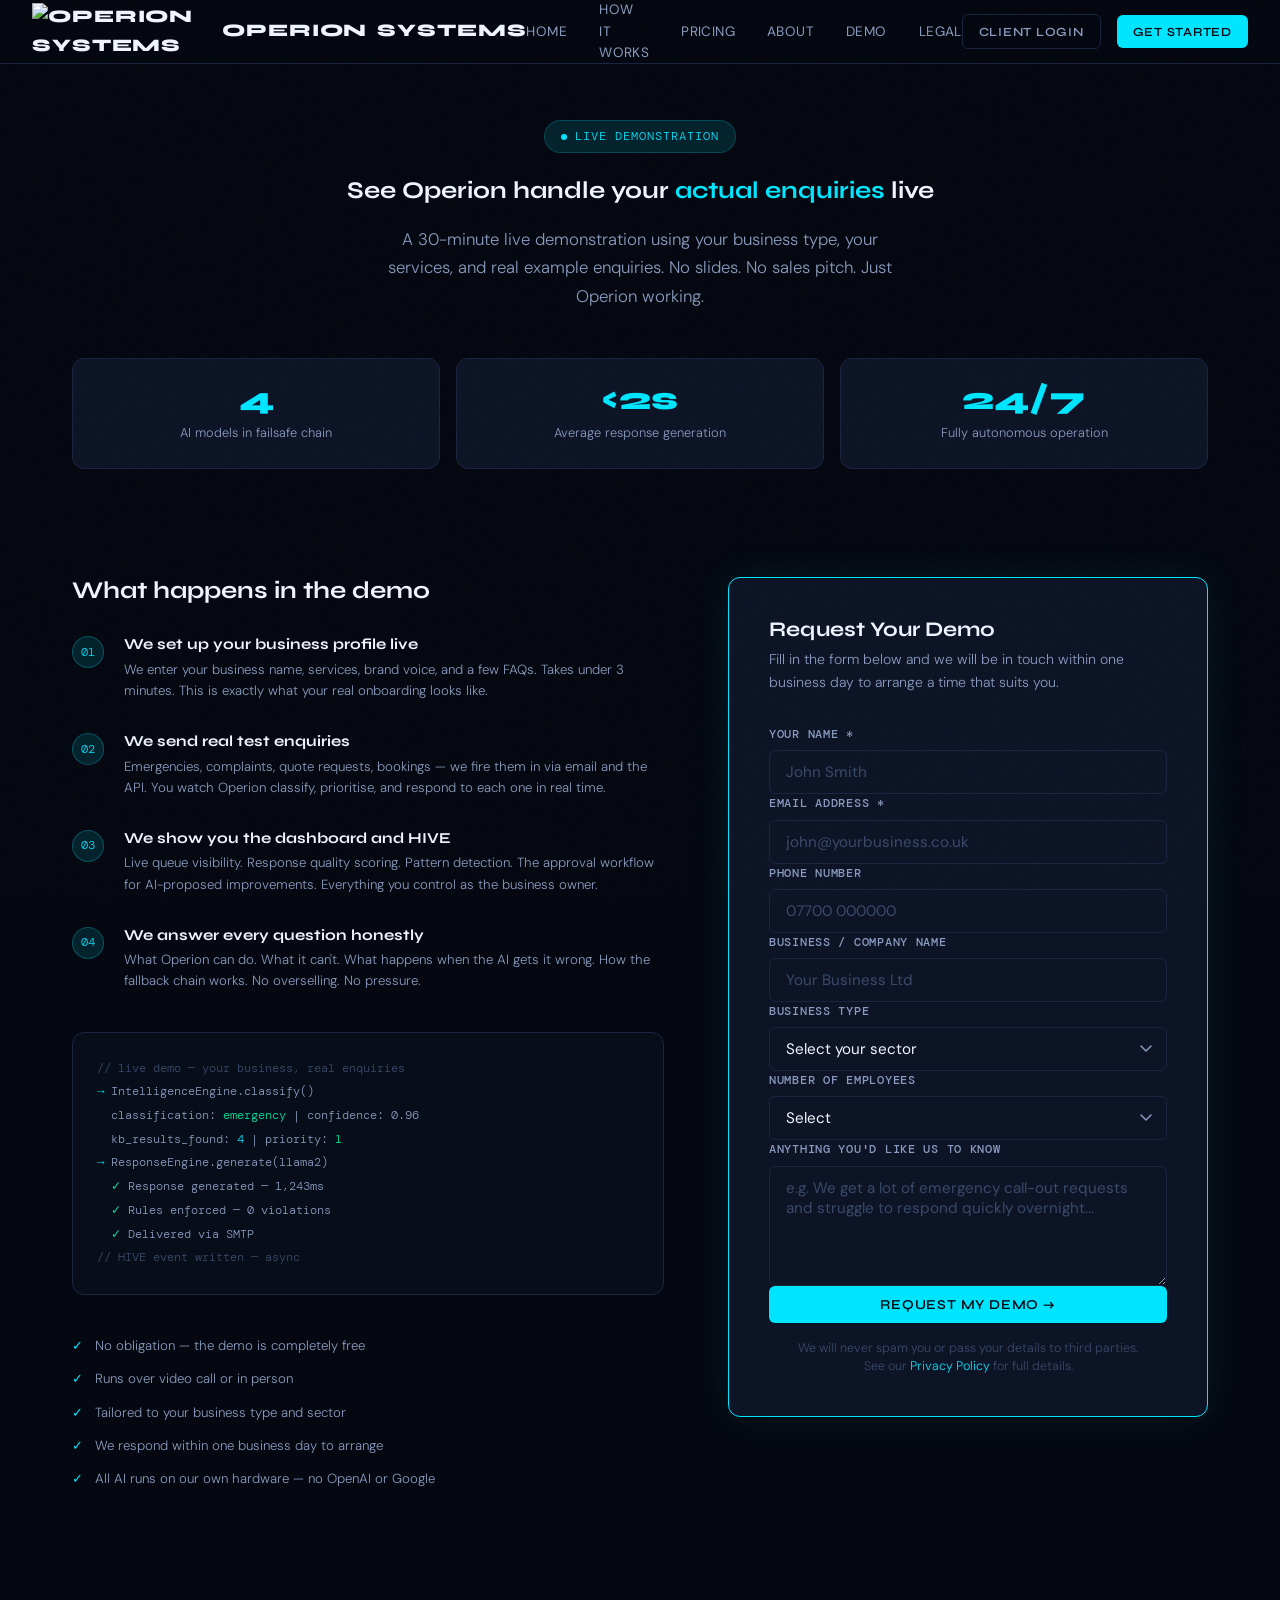
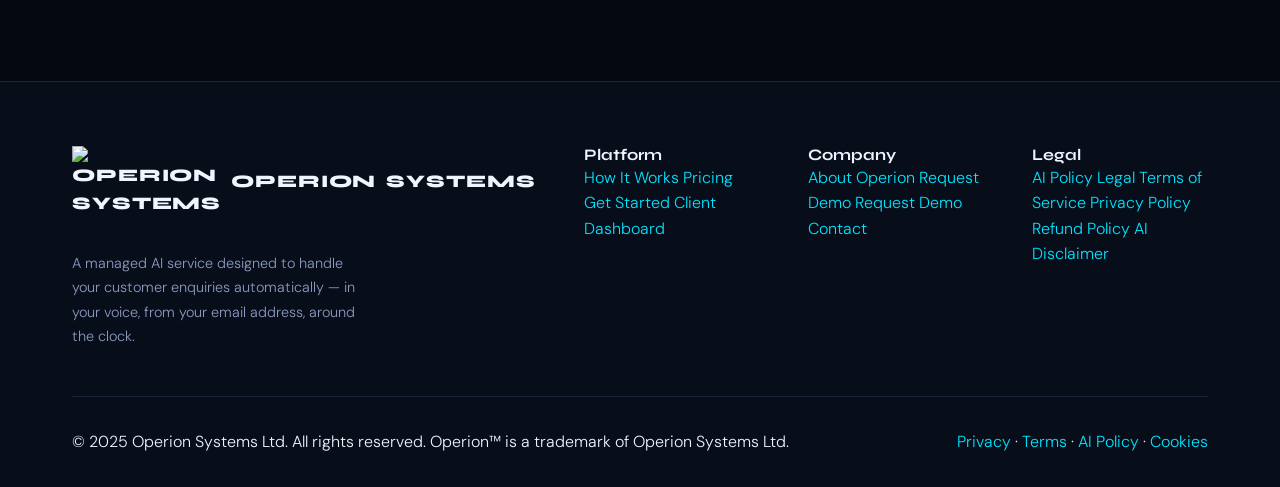
==== demo.html @ c1339daf "Add files via upload" ====
<!DOCTYPE html>
<html lang="en">
<head>
  <meta charset="UTF-8">
  <meta name="viewport" content="width=device-width, initial-scale=1.0">
  <title>Request a Demo — Operion Systems</title>
  <meta name="description" content="See Operion handle real customer enquiries live. Request a 30-minute demonstration tailored to your business.">
  <link rel="preconnect" href="https://fonts.googleapis.com">
  <link rel="preconnect" href="https://fonts.gstatic.com" crossorigin>
  <link href="https://fonts.googleapis.com/css2?family=Inter:wght@300;400;500;600;700;800&family=IBM+Plex+Mono:wght@300;400;500&display=swap" rel="stylesheet">
  <link rel="stylesheet" href="style.css">
  <style>
    .demo-hero { padding: 120px 0 60px; text-align: center; }
    .demo-layout {
      display: grid;
      grid-template-columns: 1fr 480px;
      gap: 4rem;
      align-items: start;
      padding-bottom: 6rem;
    }
    .demo-form-wrap {
      background: var(--surface);
      border: 1px solid var(--cyan);
      border-radius: var(--radius-lg);
      padding: 2.5rem;
      box-shadow: 0 0 40px rgba(0,229,255,0.08);
    }
    .demo-form-wrap h2 { font-size: 1.3rem; margin-bottom: 0.4rem; }
    .demo-form-wrap .sub {
      font-size: 0.88rem;
      color: var(--white-dim);
      margin-bottom: 2rem;
      line-height: 1.6;
    }
    .demo-expect { display: flex; flex-direction: column; gap: 2rem; }
    .demo-expect-item { display: flex; gap: 1.25rem; align-items: flex-start; }
    .demo-expect-num {
      width: 32px; height: 32px;
      border-radius: 50%;
      background: var(--cyan-glow);
      border: 1px solid rgba(0,229,255,0.25);
      display: flex; align-items: center; justify-content: center;
      font-family: var(--font-mono); font-size: 0.75rem;
      color: var(--cyan); flex-shrink: 0;
    }
    .demo-expect-item h4 { font-size: 0.95rem; margin-bottom: 0.3rem; }
    .demo-expect-item p { font-size: 0.83rem; color: var(--white-dim); line-height: 1.6; }
    .demo-trust { margin-top: 2.5rem; display: flex; flex-direction: column; gap: 0.75rem; }
    .demo-trust-item { display: flex; align-items: center; gap: 0.75rem; font-size: 0.83rem; color: var(--white-dim); }
    .demo-trust-item .tick { color: var(--cyan); }
    .demo-stats {
      display: grid;
      grid-template-columns: repeat(3, 1fr);
      gap: 1rem;
      margin: 3rem 0;
    }
    .demo-stat {
      background: var(--surface);
      border: 1px solid var(--border);
      border-radius: var(--radius-lg);
      padding: 1.5rem;
      text-align: center;
    }
    .demo-stat-value {
      font-family: var(--font-display);
      font-weight: 800;
      font-size: 2rem;
      color: var(--cyan);
      line-height: 1;
      margin-bottom: 0.5rem;
    }
    .demo-stat-label { font-size: 0.8rem; color: var(--white-dim); }
    .demo-terminal {
      background: var(--deep);
      border: 1px solid var(--border);
      border-radius: var(--radius-lg);
      padding: 1.5rem;
      font-family: var(--font-mono);
      font-size: 0.78rem;
      color: var(--white-dim);
      line-height: 1.9;
      margin-top: 2.5rem;
    }
    .demo-terminal .t-cyan { color: var(--cyan); }
    .demo-terminal .t-green { color: var(--green); }
    .demo-terminal .t-dim { color: var(--white-faint); }
    @media (max-width: 900px) {
      .demo-layout { grid-template-columns: 1fr; }
      .demo-stats { grid-template-columns: 1fr; }
    }
  </style>
  <link rel="icon" type="image/svg+xml" href="favicon.svg">
</head>
<body>

<nav class="nav">
  <a href="index.html" class="nav-logo">
    <img src="logo.svg" alt="Operion Systems">
    OPERION <span class="nav-logo-sys">SYSTEMS</span>
  </a>
  <div class="nav-links">
    <a href="index.html">Home</a>
    <a href="how-it-works.html">How It Works</a>
    <a href="pricing.html">Pricing</a>
    <a href="about.html">About</a>
    <a href="demo.html">Demo</a>
    <a href="legal.html">Legal</a>
  </div>
  <div class="nav-cta">
    <a href="dashboard.html" class="btn btn-ghost btn-sm">Client Login</a>
    <a href="get-started.html" class="btn btn-primary btn-sm">Get Started</a>
  </div>
  <button class="nav-burger" aria-label="Menu">☰</button>
</nav>

<!-- ── HERO ─────────────────────────────────────────────────────── -->
<section class="demo-hero">
  <div class="container">
    <div class="eyebrow" style="display:inline-flex;align-items:center;gap:8px;background:var(--cyan-glow);border:1px solid rgba(0,229,255,0.2);border-radius:100px;padding:6px 16px;font-family:var(--font-mono);font-size:0.75rem;color:var(--cyan);letter-spacing:0.08em;margin-bottom:1.5rem;">
      <span style="width:6px;height:6px;background:var(--cyan);border-radius:50%;animation:pulse-glow 2s ease infinite;display:inline-block;"></span>
      LIVE DEMONSTRATION
    </div>
    <h1 style="max-width:700px;margin:0 auto 1.25rem;">See Operion handle your <em style="font-style:normal;color:var(--cyan);">actual enquiries</em> live</h1>
    <p style="font-size:1.05rem;color:var(--white-dim);max-width:540px;margin:0 auto;line-height:1.7;">
      A 30-minute live demonstration using your business type, your services, and real example enquiries. No slides. No sales pitch. Just Operion working.
    </p>
    <div class="demo-stats">
      <div class="demo-stat">
        <div class="demo-stat-value">4</div>
        <div class="demo-stat-label">AI models in failsafe chain</div>
      </div>
      <div class="demo-stat">
        <div class="demo-stat-value">&lt;2s</div>
        <div class="demo-stat-label">Average response generation</div>
      </div>
      <div class="demo-stat">
        <div class="demo-stat-value">24/7</div>
        <div class="demo-stat-label">Fully autonomous operation</div>
      </div>
    </div>
  </div>
</section>

<!-- ── MAIN LAYOUT ───────────────────────────────────────────────── -->
<section style="padding-bottom:6rem;">
  <div class="container">
    <div class="demo-layout">

      <!-- LEFT: What to expect -->
      <div>
        <h2 style="font-size:1.5rem;margin-bottom:2rem;">What happens in the demo</h2>
        <div class="demo-expect">
          <div class="demo-expect-item">
            <div class="demo-expect-num">01</div>
            <div>
              <h4>We set up your business profile live</h4>
              <p>We enter your business name, services, brand voice, and a few FAQs. Takes under 3 minutes. This is exactly what your real onboarding looks like.</p>
            </div>
          </div>
          <div class="demo-expect-item">
            <div class="demo-expect-num">02</div>
            <div>
              <h4>We send real test enquiries</h4>
              <p>Emergencies, complaints, quote requests, bookings — we fire them in via email and the API. You watch Operion classify, prioritise, and respond to each one in real time.</p>
            </div>
          </div>
          <div class="demo-expect-item">
            <div class="demo-expect-num">03</div>
            <div>
              <h4>We show you the dashboard and HIVE</h4>
              <p>Live queue visibility. Response quality scoring. Pattern detection. The approval workflow for AI-proposed improvements. Everything you control as the business owner.</p>
            </div>
          </div>
          <div class="demo-expect-item">
            <div class="demo-expect-num">04</div>
            <div>
              <h4>We answer every question honestly</h4>
              <p>What Operion can do. What it can't. What happens when the AI gets it wrong. How the fallback chain works. No overselling. No pressure.</p>
            </div>
          </div>
        </div>

        <div class="demo-terminal">
          <div class="t-dim">// live demo — your business, real enquiries</div>
          <div><span class="t-cyan">→</span> IntelligenceEngine.classify()</div>
          <div>&nbsp;&nbsp;classification: <span class="t-green">emergency</span> | confidence: 0.96</div>
          <div>&nbsp;&nbsp;kb_results_found: <span class="t-cyan">4</span> | priority: <span class="t-green">1</span></div>
          <div><span class="t-cyan">→</span> ResponseEngine.generate(llama2)</div>
          <div>&nbsp;&nbsp;<span class="t-green">✓</span> Response generated — 1,243ms</div>
          <div>&nbsp;&nbsp;<span class="t-green">✓</span> Rules enforced — 0 violations</div>
          <div>&nbsp;&nbsp;<span class="t-green">✓</span> Delivered via SMTP</div>
          <div class="t-dim">// HIVE event written — async</div>
        </div>

        <div class="demo-trust">
          <div class="demo-trust-item"><span class="tick">✓</span> No obligation — the demo is completely free</div>
          <div class="demo-trust-item"><span class="tick">✓</span> Runs over video call or in person</div>
          <div class="demo-trust-item"><span class="tick">✓</span> Tailored to your business type and sector</div>
          <div class="demo-trust-item"><span class="tick">✓</span> We respond within one business day to arrange</div>
          <div class="demo-trust-item"><span class="tick">✓</span> All AI runs on our own hardware — no OpenAI or Google</div>
        </div>
      </div>

      <!-- RIGHT: Form -->
      <div class="demo-form-wrap">
        <h2>Request Your Demo</h2>
        <p class="sub">Fill in the form below and we will be in touch within one business day to arrange a time that suits you.</p>

        <div id="demo-response"></div>

        <form id="demo-form" novalidate>
          <div class="form-group">
            <label class="form-label" for="demo-name">Your Name *</label>
            <input type="text" id="demo-name" name="name" class="form-input" placeholder="John Smith" required>
          </div>
          <div class="form-group">
            <label class="form-label" for="demo-email">Email Address *</label>
            <input type="email" id="demo-email" name="email" class="form-input" placeholder="john@yourbusiness.co.uk" required>
          </div>
          <div class="form-group">
            <label class="form-label" for="demo-phone">Phone Number</label>
            <input type="tel" id="demo-phone" name="phone" class="form-input" placeholder="07700 000000">
          </div>
          <div class="form-group">
            <label class="form-label" for="demo-company">Business / Company Name</label>
            <input type="text" id="demo-company" name="company" class="form-input" placeholder="Your Business Ltd">
          </div>
          <div class="form-group">
            <label class="form-label" for="demo-type">Business Type</label>
            <select id="demo-type" name="business_type" class="form-input form-select">
              <option value="">Select your sector</option>
              <option>Trades (plumber, electrician, builder)</option>
              <option>Retail / E-commerce</option>
              <option>Professional Services</option>
              <option>Hospitality / Food &amp; Beverage</option>
              <option>Healthcare / Wellness</option>
              <option>Legal Services</option>
              <option>Financial Services</option>
              <option>Property / Estate Agency</option>
              <option>Education / Training</option>
              <option>Technology / IT</option>
              <option>Creative / Media / Design</option>
              <option>Automotive</option>
              <option>Logistics / Transport</option>
              <option>Charity / Non-profit</option>
              <option>Other</option>
            </select>
          </div>
          <div class="form-group">
            <label class="form-label" for="demo-employees">Number of Employees</label>
            <select id="demo-employees" name="employees" class="form-input form-select">
              <option value="">Select</option>
              <option>Just me</option>
              <option>2–5</option>
              <option>6–20</option>
              <option>21–50</option>
              <option>50+</option>
            </select>
          </div>
          <div class="form-group">
            <label class="form-label" for="demo-message">Anything you'd like us to know</label>
            <textarea id="demo-message" name="message" class="form-textarea" rows="3" placeholder="e.g. We get a lot of emergency call-out requests and struggle to respond quickly overnight..."></textarea>
          </div>

          <button type="submit" id="demo-submit" class="btn btn-primary" style="width:100%;justify-content:center;">
            Request My Demo →
          </button>
          <p style="font-size:0.78rem;color:var(--white-faint);text-align:center;margin-top:1rem;line-height:1.5;">
            We will never spam you or pass your details to third parties.<br>
            See our <a href="legal.html" style="color:var(--cyan)">Privacy Policy</a> for full details.
          </p>
        </form>
      </div>

    </div>
  </div>
</section>

<!-- ── FOOTER ────────────────────────────────────────────────────── -->
<footer class="footer">
  <div class="container">
    <div class="footer-grid">
      <div class="footer-brand">
        <a href="index.html" class="nav-logo" style="margin-bottom:1rem;display:inline-flex;">
          <img src="logo.svg" alt="Operion Systems">
          OPERION <span class="nav-logo-sys">SYSTEMS</span>
        </a>
        <p class="footer-desc">A managed AI service designed to handle your customer enquiries automatically — in your voice, from your email address, around the clock.</p>
      </div>
      <div class="footer-links">
        <h4 class="footer-heading">Platform</h4>
        <a href="how-it-works.html">How It Works</a>
        <a href="pricing.html">Pricing</a>
        <a href="get-started.html">Get Started</a>
        <a href="dashboard.html">Client Dashboard</a>
      </div>
      <div class="footer-links">
        <h4 class="footer-heading">Company</h4>
        <a href="about.html">About Operion</a>
        <a href="demo.html">Request Demo</a>
        <a href="demo.html">Request Demo</a>
        <a href="mailto:operionautomation@gmail.com">Contact</a>
      </div>
      <div class="footer-links">
        <h4 class="footer-heading">Legal</h4>
        <a href="legal.html#ai-policy">AI Policy</a>
        <a href="legal.html">Legal</a>
        <a href="legal.html#terms">Terms of Service</a>
        <a href="legal.html#privacy">Privacy Policy</a>
        <a href="legal.html#refund">Refund Policy</a>
        <a href="legal.html#ai-disclaimer">AI Disclaimer</a>
      </div>
    </div>
    <div class="footer-bottom">
      <span>© 2025 Operion Systems Ltd. All rights reserved. Operion™ is a trademark of Operion Systems Ltd.</span>
      <span><a href="legal.html#privacy">Privacy</a> · <a href="legal.html#terms">Terms</a> · <a href="legal.html#ai-policy">AI Policy</a> · <a href="legal.html">Cookies</a></span>
    </div>
  </div>
</footer>

<script src="app.js"></script>
</body>
</html>
---- style.css ----
/* ================================================================
   OPERION SYSTEMS LTD — Global Stylesheet
   Aesthetic: Dark technical precision. Space black with electric
   cyan accents. Typography: Syne Display + DM Mono.
   Industrial intelligence. Not corporate. Not startup.
   ================================================================ */

@import url('https://fonts.googleapis.com/css2?family=Syne:wght@400;500;600;700;800&family=DM+Mono:ital,wght@0,300;0,400;0,500;1,300&family=DM+Sans:ital,opsz,wght@0,9..40,300;0,9..40,400;0,9..40,500;1,9..40,300&display=swap');

/* ── VARIABLES ──────────────────────────────────────────────── */
:root {
  --black:       #050810;
  --deep:        #080d1a;
  --surface:     #0d1426;
  --surface-2:   #111c33;
  --border:      #1a2540;
  --border-light:#253356;
  --cyan:        #00e5ff;
  --cyan-dim:    #00b8cc;
  --cyan-glow:   rgba(0,229,255,0.12);
  --cyan-glow-2: rgba(0,229,255,0.06);
  --white:       #f0f4ff;
  --white-dim:   #8a9bbf;
  --white-faint: #3a4a6a;
  --red:         #ff3b6b;
  --green:       #00e5a0;
  --amber:       #ffb800;
  --font-display:'Syne', sans-serif;
  --font-mono:   'DM Mono', monospace;
  --font-body:   'DM Sans', sans-serif;
  --radius:      6px;
  --radius-lg:   12px;
  --transition:  200ms cubic-bezier(0.4,0,0.2,1);
  --glow:        0 0 40px rgba(0,229,255,0.15);
  --shadow:      0 4px 24px rgba(0,0,0,0.4);
}

/* ── RESET ──────────────────────────────────────────────────── */
*, *::before, *::after { box-sizing: border-box; margin: 0; padding: 0; }
html { scroll-behavior: smooth; font-size: 16px; }
body {
  background: var(--black);
  color: var(--white);
  font-family: var(--font-body);
  font-weight: 300;
  line-height: 1.6;
  min-height: 100vh;
  overflow-x: hidden;
  -webkit-font-smoothing: antialiased;
}
img { max-width: 100%; display: block; }
a { color: var(--cyan); text-decoration: none; transition: color var(--transition); }
a:hover { color: var(--white); }
button { cursor: pointer; font-family: var(--font-body); }
ul { list-style: none; }

/* ── NOISE TEXTURE OVERLAY ──────────────────────────────────── */
body::before {
  content: '';
  position: fixed;
  inset: 0;
  background-image: url("data:image/svg+xml,%3Csvg viewBox='0 0 256 256' xmlns='http://www.w3.org/2000/svg'%3E%3Cfilter id='noise'%3E%3CfeTurbulence type='fractalNoise' baseFrequency='0.9' numOctaves='4' stitchTiles='stitch'/%3E%3C/filter%3E%3Crect width='100%25' height='100%25' filter='url(%23noise)' opacity='0.03'/%3E%3C/svg%3E");
  pointer-events: none;
  z-index: 9999;
  opacity: 0.4;
}

/* ── NAVIGATION ─────────────────────────────────────────────── */
.nav {
  position: fixed;
  top: 0;
  left: 0;
  right: 0;
  z-index: 1000;
  padding: 0 2rem;
  height: 64px;
  display: flex;
  align-items: center;
  justify-content: space-between;
  background: rgba(5,8,16,0.85);
  backdrop-filter: blur(20px);
  border-bottom: 1px solid var(--border);
}
.nav-logo {
  display: flex;
  align-items: center;
  gap: 10px;
  font-family: var(--font-display);
  font-weight: 800;
  font-size: 1.1rem;
  letter-spacing: 0.05em;
  color: var(--white);
  text-transform: uppercase;
}
.nav-logo-mark {
  width: 28px;
  height: 28px;
  background: var(--cyan);
  clip-path: polygon(50% 0%, 100% 25%, 100% 75%, 50% 100%, 0% 75%, 0% 25%);
  display: flex;
  align-items: center;
  justify-content: center;
  flex-shrink: 0;
}
.nav-links {
  display: flex;
  align-items: center;
  gap: 2rem;
}
.nav-links a {
  font-size: 0.85rem;
  font-weight: 400;
  color: var(--white-dim);
  letter-spacing: 0.03em;
  text-transform: uppercase;
  transition: color var(--transition);
}
.nav-links a:hover { color: var(--white); }
.nav-links a.active { color: var(--cyan); }
.nav-cta {
  display: flex;
  align-items: center;
  gap: 1rem;
}
.nav-burger { display: none; background: none; border: none; color: var(--white); font-size: 1.4rem; }

/* ── BUTTONS ────────────────────────────────────────────────── */
.btn {
  display: inline-flex;
  align-items: center;
  gap: 8px;
  padding: 10px 24px;
  font-family: var(--font-display);
  font-weight: 600;
  font-size: 0.85rem;
  letter-spacing: 0.06em;
  text-transform: uppercase;
  border-radius: var(--radius);
  border: none;
  transition: all var(--transition);
  white-space: nowrap;
}
.btn-primary {
  background: var(--cyan);
  color: var(--black);
}
.btn-primary:hover {
  background: var(--white);
  color: var(--black);
  transform: translateY(-1px);
  box-shadow: 0 8px 24px rgba(0,229,255,0.3);
}
.btn-outline {
  background: transparent;
  color: var(--cyan);
  border: 1px solid var(--cyan);
}
.btn-outline:hover {
  background: var(--cyan-glow);
  transform: translateY(-1px);
}
.btn-ghost {
  background: transparent;
  color: var(--white-dim);
  border: 1px solid var(--border);
}
.btn-ghost:hover {
  color: var(--white);
  border-color: var(--border-light);
  background: var(--surface);
}
.btn-lg { padding: 14px 32px; font-size: 0.9rem; }
.btn-sm { padding: 7px 16px; font-size: 0.78rem; }

/* ── LAYOUT ─────────────────────────────────────────────────── */
.container { max-width: 1200px; margin: 0 auto; padding: 0 2rem; }
.container-narrow { max-width: 800px; margin: 0 auto; padding: 0 2rem; }
.section { padding: 100px 0; }
.section-sm { padding: 64px 0; }

/* ── SECTION LABELS ─────────────────────────────────────────── */
.section-label {
  display: inline-flex;
  align-items: center;
  gap: 8px;
  font-family: var(--font-mono);
  font-size: 0.72rem;
  font-weight: 500;
  color: var(--cyan);
  letter-spacing: 0.12em;
  text-transform: uppercase;
  margin-bottom: 1.5rem;
}
.section-label::before {
  content: '';
  display: block;
  width: 20px;
  height: 1px;
  background: var(--cyan);
}

/* ── HEADINGS ───────────────────────────────────────────────── */
h1, h2, h3, h4 {
  font-family: var(--font-display);
  font-weight: 700;
  line-height: 1.15;
  color: var(--white);
}
.display-1 { font-size: clamp(2.8rem, 6vw, 5rem); font-weight: 800; letter-spacing: -0.02em; }
.display-2 { font-size: clamp(2rem, 4vw, 3.2rem); font-weight: 700; letter-spacing: -0.02em; }
.display-3 { font-size: clamp(1.4rem, 3vw, 2rem); font-weight: 600; }
.text-cyan { color: var(--cyan); }
.text-dim { color: var(--white-dim); }
.text-mono { font-family: var(--font-mono); }

/* ── CARDS ──────────────────────────────────────────────────── */
.card {
  background: var(--surface);
  border: 1px solid var(--border);
  border-radius: var(--radius-lg);
  padding: 2rem;
  transition: border-color var(--transition), box-shadow var(--transition);
}
.card:hover {
  border-color: var(--border-light);
  box-shadow: var(--shadow);
}
.card-glow:hover {
  border-color: var(--cyan-dim);
  box-shadow: var(--glow);
}

/* ── GRID ───────────────────────────────────────────────────── */
.grid-2 { display: grid; grid-template-columns: repeat(2, 1fr); gap: 1.5rem; }
.grid-3 { display: grid; grid-template-columns: repeat(3, 1fr); gap: 1.5rem; }
.grid-4 { display: grid; grid-template-columns: repeat(4, 1fr); gap: 1.5rem; }

/* ── DIVIDER ────────────────────────────────────────────────── */
.divider {
  height: 1px;
  background: linear-gradient(90deg, transparent, var(--border), transparent);
  margin: 0;
}

/* ── BADGE ──────────────────────────────────────────────────── */
.badge {
  display: inline-flex;
  align-items: center;
  gap: 6px;
  padding: 4px 12px;
  border-radius: 100px;
  font-family: var(--font-mono);
  font-size: 0.7rem;
  font-weight: 500;
  letter-spacing: 0.06em;
  text-transform: uppercase;
}
.badge-cyan { background: var(--cyan-glow); color: var(--cyan); border: 1px solid rgba(0,229,255,0.2); }
.badge-green { background: rgba(0,229,160,0.1); color: var(--green); border: 1px solid rgba(0,229,160,0.2); }
.badge-red { background: rgba(255,59,107,0.1); color: var(--red); border: 1px solid rgba(255,59,107,0.2); }
.badge-amber { background: rgba(255,184,0,0.1); color: var(--amber); border: 1px solid rgba(255,184,0,0.2); }

/* ── FORMS ──────────────────────────────────────────────────── */
.form-group { display: flex; flex-direction: column; gap: 6px; }
.form-label {
  font-family: var(--font-mono);
  font-size: 0.75rem;
  font-weight: 500;
  color: var(--white-dim);
  letter-spacing: 0.06em;
  text-transform: uppercase;
}
.form-input, .form-select, .form-textarea {
  background: var(--surface);
  border: 1px solid var(--border);
  border-radius: var(--radius);
  color: var(--white);
  font-family: var(--font-body);
  font-size: 0.95rem;
  padding: 11px 16px;
  transition: border-color var(--transition), box-shadow var(--transition);
  width: 100%;
}
.form-input:focus, .form-select:focus, .form-textarea:focus {
  outline: none;
  border-color: var(--cyan);
  box-shadow: 0 0 0 3px var(--cyan-glow);
}
.form-input::placeholder, .form-textarea::placeholder { color: var(--white-faint); }
.form-select { cursor: pointer; appearance: none; background-image: url("data:image/svg+xml,%3Csvg xmlns='http://www.w3.org/2000/svg' width='12' height='8' fill='none'%3E%3Cpath d='M1 1l5 5 5-5' stroke='%238a9bbf' stroke-width='1.5' stroke-linecap='round'/%3E%3C/svg%3E"); background-repeat: no-repeat; background-position: right 14px center; }
.form-textarea { resize: vertical; min-height: 120px; }
.form-hint { font-size: 0.8rem; color: var(--white-faint); }
.form-error { font-size: 0.8rem; color: var(--red); }

/* ── TERMINAL / CODE BLOCKS ─────────────────────────────────── */
.terminal {
  background: #010408;
  border: 1px solid var(--border);
  border-radius: var(--radius-lg);
  padding: 1.5rem;
  font-family: var(--font-mono);
  font-size: 0.82rem;
  line-height: 1.7;
  overflow-x: auto;
}
.terminal-bar {
  display: flex;
  align-items: center;
  gap: 8px;
  margin-bottom: 1rem;
  padding-bottom: 1rem;
  border-bottom: 1px solid var(--border);
}
.terminal-dot { width: 10px; height: 10px; border-radius: 50%; }
.terminal-dot-red { background: #ff5f57; }
.terminal-dot-amber { background: #ffbd2e; }
.terminal-dot-green { background: #28c840; }
.terminal-title { font-size: 0.72rem; color: var(--white-faint); margin-left: auto; letter-spacing: 0.08em; }
.t-prompt { color: var(--cyan); }
.t-cmd { color: var(--white); }
.t-output { color: var(--white-dim); }
.t-success { color: var(--green); }
.t-error { color: var(--red); }
.t-comment { color: var(--white-faint); }

/* ── STAT BLOCKS ────────────────────────────────────────────── */
.stat-value {
  font-family: var(--font-display);
  font-weight: 800;
  font-size: 2.5rem;
  color: var(--cyan);
  line-height: 1;
}
.stat-label {
  font-family: var(--font-mono);
  font-size: 0.72rem;
  color: var(--white-dim);
  text-transform: uppercase;
  letter-spacing: 0.08em;
  margin-top: 4px;
}

/* ── FOOTER ─────────────────────────────────────────────────── */
.footer {
  background: var(--deep);
  border-top: 1px solid var(--border);
  padding: 64px 0 32px;
}
.footer-grid {
  display: grid;
  grid-template-columns: 2fr 1fr 1fr 1fr;
  gap: 3rem;
  margin-bottom: 3rem;
}
.footer-brand p {
  font-size: 0.9rem;
  color: var(--white-dim);
  line-height: 1.7;
  margin-top: 1rem;
  max-width: 300px;
}
.footer-col h4 {
  font-family: var(--font-mono);
  font-size: 0.72rem;
  font-weight: 500;
  color: var(--white-dim);
  text-transform: uppercase;
  letter-spacing: 0.1em;
  margin-bottom: 1rem;
}
.footer-col ul { display: flex; flex-direction: column; gap: 10px; }
.footer-col ul li a {
  font-size: 0.88rem;
  color: var(--white-faint);
  transition: color var(--transition);
}
.footer-col ul li a:hover { color: var(--white); }
.footer-bottom {
  padding-top: 2rem;
  border-top: 1px solid var(--border);
  display: flex;
  align-items: center;
  justify-content: space-between;
  flex-wrap: wrap;
  gap: 1rem;
}
.footer-bottom p {
  font-family: var(--font-mono);
  font-size: 0.72rem;
  color: var(--white-faint);
}
.footer-legal-links {
  display: flex;
  gap: 1.5rem;
}
.footer-legal-links a {
  font-family: var(--font-mono);
  font-size: 0.72rem;
  color: var(--white-faint);
}
.footer-legal-links a:hover { color: var(--cyan); }

/* ── ALERTS / NOTICES ───────────────────────────────────────── */
.alert {
  padding: 14px 18px;
  border-radius: var(--radius);
  font-size: 0.88rem;
  display: flex;
  align-items: flex-start;
  gap: 10px;
  line-height: 1.5;
}
.alert-info { background: var(--cyan-glow-2); border: 1px solid rgba(0,229,255,0.15); color: var(--white-dim); }
.alert-success { background: rgba(0,229,160,0.06); border: 1px solid rgba(0,229,160,0.15); color: var(--white-dim); }
.alert-error { background: rgba(255,59,107,0.06); border: 1px solid rgba(255,59,107,0.15); color: var(--white-dim); }

/* ── LOADING SPINNER ────────────────────────────────────────── */
.spinner {
  width: 18px; height: 18px;
  border: 2px solid var(--border);
  border-top-color: var(--cyan);
  border-radius: 50%;
  animation: spin 0.7s linear infinite;
  display: inline-block;
}
@keyframes spin { to { transform: rotate(360deg); } }

/* ── ANIMATIONS ─────────────────────────────────────────────── */
@keyframes fadeUp {
  from { opacity: 0; transform: translateY(24px); }
  to { opacity: 1; transform: translateY(0); }
}
@keyframes fadeIn {
  from { opacity: 0; }
  to { opacity: 1; }
}
@keyframes pulse-glow {
  0%, 100% { box-shadow: 0 0 20px rgba(0,229,255,0.1); }
  50% { box-shadow: 0 0 40px rgba(0,229,255,0.25); }
}
@keyframes scan {
  0% { transform: translateY(-100%); }
  100% { transform: translateY(100vh); }
}
.animate-fade-up { animation: fadeUp 0.6s ease both; }
.delay-1 { animation-delay: 0.1s; }
.delay-2 { animation-delay: 0.2s; }
.delay-3 { animation-delay: 0.3s; }
.delay-4 { animation-delay: 0.4s; }

/* ── MOBILE ─────────────────────────────────────────────────── */
@media (max-width: 768px) {
  .nav-links { display: none; }
  .nav-burger { display: block; }
  .nav-links.open {
    display: flex;
    flex-direction: column;
    position: fixed;
    top: 64px;
    left: 0;
    right: 0;
    background: var(--deep);
    border-bottom: 1px solid var(--border);
    padding: 1.5rem 2rem;
    gap: 1.2rem;
  }
  .grid-2, .grid-3, .grid-4 { grid-template-columns: 1fr; }
  .footer-grid { grid-template-columns: 1fr 1fr; }
  .footer-brand { grid-column: 1 / -1; }
  .section { padding: 64px 0; }
  .display-1 { font-size: 2.4rem; }
}
@media (max-width: 480px) {
  .container { padding: 0 1.25rem; }
  .footer-grid { grid-template-columns: 1fr; }
  .footer-bottom { flex-direction: column; align-items: flex-start; }
}
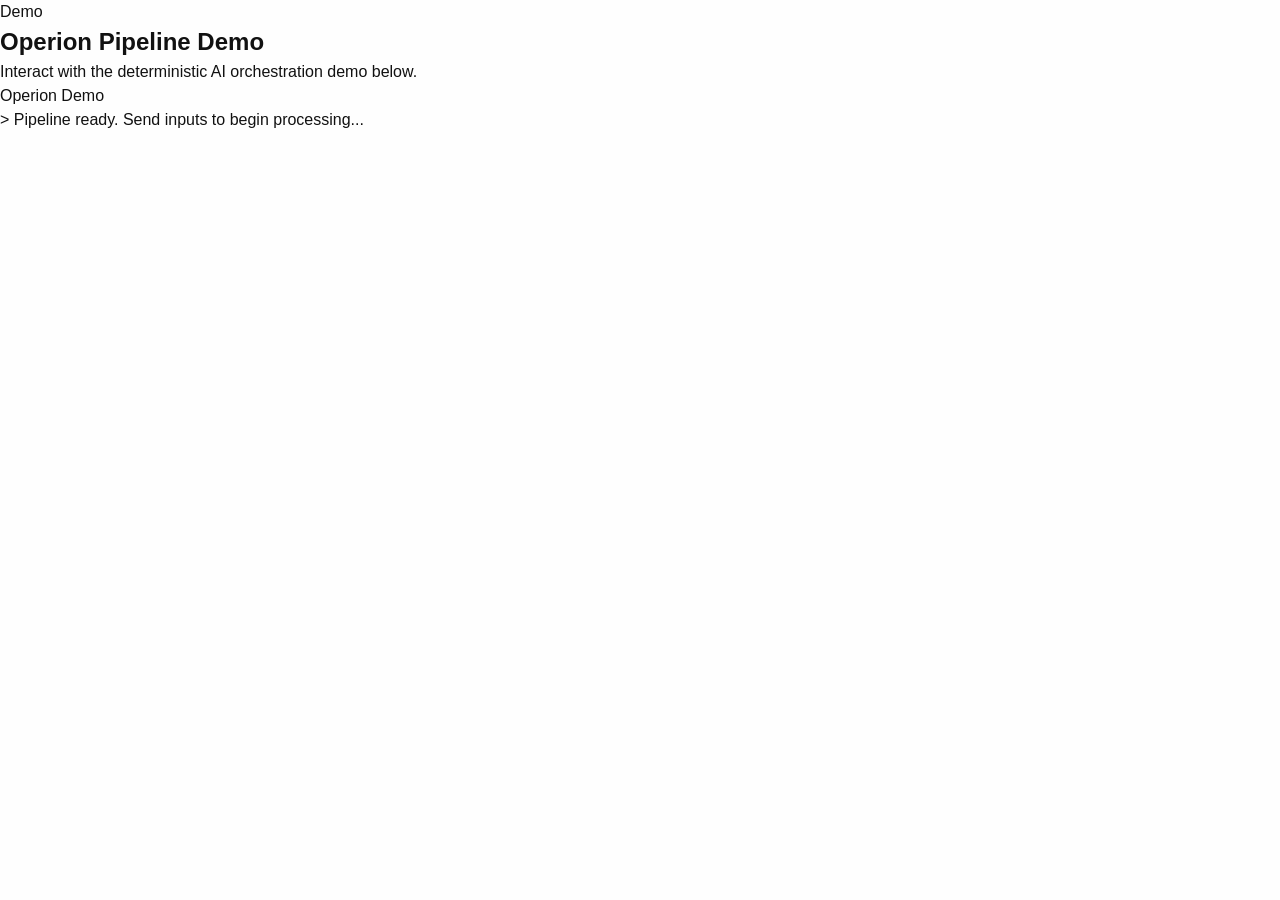
==== commit a1442a46: "Update demo.html" ====
--- a/demo.html
+++ b/demo.html
@@ -3,321 +3,31 @@
 <head>
   <meta charset="UTF-8">
   <meta name="viewport" content="width=device-width, initial-scale=1.0">
-  <title>Request a Demo — Operion Systems</title>
-  <meta name="description" content="See Operion handle real customer enquiries live. Request a 30-minute demonstration tailored to your business.">
-  <link rel="preconnect" href="https://fonts.googleapis.com">
-  <link rel="preconnect" href="https://fonts.gstatic.com" crossorigin>
-  <link href="https://fonts.googleapis.com/css2?family=Inter:wght@300;400;500;600;700;800&family=IBM+Plex+Mono:wght@300;400;500&display=swap" rel="stylesheet">
+  <title>Operion Demo</title>
+  <link rel="icon" href="favicon.ico" type="image/x-icon">
   <link rel="stylesheet" href="style.css">
-  <style>
-    .demo-hero { padding: 120px 0 60px; text-align: center; }
-    .demo-layout {
-      display: grid;
-      grid-template-columns: 1fr 480px;
-      gap: 4rem;
-      align-items: start;
-      padding-bottom: 6rem;
-    }
-    .demo-form-wrap {
-      background: var(--surface);
-      border: 1px solid var(--cyan);
-      border-radius: var(--radius-lg);
-      padding: 2.5rem;
-      box-shadow: 0 0 40px rgba(0,229,255,0.08);
-    }
-    .demo-form-wrap h2 { font-size: 1.3rem; margin-bottom: 0.4rem; }
-    .demo-form-wrap .sub {
-      font-size: 0.88rem;
-      color: var(--white-dim);
-      margin-bottom: 2rem;
-      line-height: 1.6;
-    }
-    .demo-expect { display: flex; flex-direction: column; gap: 2rem; }
-    .demo-expect-item { display: flex; gap: 1.25rem; align-items: flex-start; }
-    .demo-expect-num {
-      width: 32px; height: 32px;
-      border-radius: 50%;
-      background: var(--cyan-glow);
-      border: 1px solid rgba(0,229,255,0.25);
-      display: flex; align-items: center; justify-content: center;
-      font-family: var(--font-mono); font-size: 0.75rem;
-      color: var(--cyan); flex-shrink: 0;
-    }
-    .demo-expect-item h4 { font-size: 0.95rem; margin-bottom: 0.3rem; }
-    .demo-expect-item p { font-size: 0.83rem; color: var(--white-dim); line-height: 1.6; }
-    .demo-trust { margin-top: 2.5rem; display: flex; flex-direction: column; gap: 0.75rem; }
-    .demo-trust-item { display: flex; align-items: center; gap: 0.75rem; font-size: 0.83rem; color: var(--white-dim); }
-    .demo-trust-item .tick { color: var(--cyan); }
-    .demo-stats {
-      display: grid;
-      grid-template-columns: repeat(3, 1fr);
-      gap: 1rem;
-      margin: 3rem 0;
-    }
-    .demo-stat {
-      background: var(--surface);
-      border: 1px solid var(--border);
-      border-radius: var(--radius-lg);
-      padding: 1.5rem;
-      text-align: center;
-    }
-    .demo-stat-value {
-      font-family: var(--font-display);
-      font-weight: 800;
-      font-size: 2rem;
-      color: var(--cyan);
-      line-height: 1;
-      margin-bottom: 0.5rem;
-    }
-    .demo-stat-label { font-size: 0.8rem; color: var(--white-dim); }
-    .demo-terminal {
-      background: var(--deep);
-      border: 1px solid var(--border);
-      border-radius: var(--radius-lg);
-      padding: 1.5rem;
-      font-family: var(--font-mono);
-      font-size: 0.78rem;
-      color: var(--white-dim);
-      line-height: 1.9;
-      margin-top: 2.5rem;
-    }
-    .demo-terminal .t-cyan { color: var(--cyan); }
-    .demo-terminal .t-green { color: var(--green); }
-    .demo-terminal .t-dim { color: var(--white-faint); }
-    @media (max-width: 900px) {
-      .demo-layout { grid-template-columns: 1fr; }
-      .demo-stats { grid-template-columns: 1fr; }
-    }
-  </style>
-  <link rel="icon" type="image/svg+xml" href="favicon.svg">
 </head>
 <body>
+  <section class="section section-demo">
+    <div class="container">
+      <span class="section-label">Demo</span>
+      <h2 class="display-2">Operion Pipeline Demo</h2>
+      <p class="text-dim">Interact with the deterministic AI orchestration demo below.</p>
 
-<nav class="nav">
-  <a href="index.html" class="nav-logo">
-    <img src="logo.svg" alt="Operion Systems">
-    OPERION <span class="nav-logo-sys">SYSTEMS</span>
-  </a>
-  <div class="nav-links">
-    <a href="index.html">Home</a>
-    <a href="how-it-works.html">How It Works</a>
-    <a href="pricing.html">Pricing</a>
-    <a href="about.html">About</a>
-    <a href="demo.html">Demo</a>
-    <a href="legal.html">Legal</a>
-  </div>
-  <div class="nav-cta">
-    <a href="dashboard.html" class="btn btn-ghost btn-sm">Client Login</a>
-    <a href="get-started.html" class="btn btn-primary btn-sm">Get Started</a>
-  </div>
-  <button class="nav-burger" aria-label="Menu">☰</button>
-</nav>
-
-<!-- ── HERO ─────────────────────────────────────────────────────── -->
-<section class="demo-hero">
-  <div class="container">
-    <div class="eyebrow" style="display:inline-flex;align-items:center;gap:8px;background:var(--cyan-glow);border:1px solid rgba(0,229,255,0.2);border-radius:100px;padding:6px 16px;font-family:var(--font-mono);font-size:0.75rem;color:var(--cyan);letter-spacing:0.08em;margin-bottom:1.5rem;">
-      <span style="width:6px;height:6px;background:var(--cyan);border-radius:50%;animation:pulse-glow 2s ease infinite;display:inline-block;"></span>
-      LIVE DEMONSTRATION
-    </div>
-    <h1 style="max-width:700px;margin:0 auto 1.25rem;">See Operion handle your <em style="font-style:normal;color:var(--cyan);">actual enquiries</em> live</h1>
-    <p style="font-size:1.05rem;color:var(--white-dim);max-width:540px;margin:0 auto;line-height:1.7;">
-      A 30-minute live demonstration using your business type, your services, and real example enquiries. No slides. No sales pitch. Just Operion working.
-    </p>
-    <div class="demo-stats">
-      <div class="demo-stat">
-        <div class="demo-stat-value">4</div>
-        <div class="demo-stat-label">AI models in failsafe chain</div>
-      </div>
-      <div class="demo-stat">
-        <div class="demo-stat-value">&lt;2s</div>
-        <div class="demo-stat-label">Average response generation</div>
-      </div>
-      <div class="demo-stat">
-        <div class="demo-stat-value">24/7</div>
-        <div class="demo-stat-label">Fully autonomous operation</div>
+      <!-- Demo interaction placeholder -->
+      <div class="card terminal">
+        <div class="terminal-bar">
+          <span class="terminal-dot terminal-dot-red"></span>
+          <span class="terminal-dot terminal-dot-amber"></span>
+          <span class="terminal-dot terminal-dot-green"></span>
+          <span class="terminal-title">Operion Demo</span>
+        </div>
+        <div class="t-output">
+          <span class="t-prompt">> </span>
+          <span class="t-output">Pipeline ready. Send inputs to begin processing...</span>
+        </div>
       </div>
     </div>
-  </div>
-</section>
-
-<!-- ── MAIN LAYOUT ───────────────────────────────────────────────── -->
-<section style="padding-bottom:6rem;">
-  <div class="container">
-    <div class="demo-layout">
-
-      <!-- LEFT: What to expect -->
-      <div>
-        <h2 style="font-size:1.5rem;margin-bottom:2rem;">What happens in the demo</h2>
-        <div class="demo-expect">
-          <div class="demo-expect-item">
-            <div class="demo-expect-num">01</div>
-            <div>
-              <h4>We set up your business profile live</h4>
-              <p>We enter your business name, services, brand voice, and a few FAQs. Takes under 3 minutes. This is exactly what your real onboarding looks like.</p>
-            </div>
-          </div>
-          <div class="demo-expect-item">
-            <div class="demo-expect-num">02</div>
-            <div>
-              <h4>We send real test enquiries</h4>
-              <p>Emergencies, complaints, quote requests, bookings — we fire them in via email and the API. You watch Operion classify, prioritise, and respond to each one in real time.</p>
-            </div>
-          </div>
-          <div class="demo-expect-item">
-            <div class="demo-expect-num">03</div>
-            <div>
-              <h4>We show you the dashboard and HIVE</h4>
-              <p>Live queue visibility. Response quality scoring. Pattern detection. The approval workflow for AI-proposed improvements. Everything you control as the business owner.</p>
-            </div>
-          </div>
-          <div class="demo-expect-item">
-            <div class="demo-expect-num">04</div>
-            <div>
-              <h4>We answer every question honestly</h4>
-              <p>What Operion can do. What it can't. What happens when the AI gets it wrong. How the fallback chain works. No overselling. No pressure.</p>
-            </div>
-          </div>
-        </div>
-
-        <div class="demo-terminal">
-          <div class="t-dim">// live demo — your business, real enquiries</div>
-          <div><span class="t-cyan">→</span> IntelligenceEngine.classify()</div>
-          <div>&nbsp;&nbsp;classification: <span class="t-green">emergency</span> | confidence: 0.96</div>
-          <div>&nbsp;&nbsp;kb_results_found: <span class="t-cyan">4</span> | priority: <span class="t-green">1</span></div>
-          <div><span class="t-cyan">→</span> ResponseEngine.generate(llama2)</div>
-          <div>&nbsp;&nbsp;<span class="t-green">✓</span> Response generated — 1,243ms</div>
-          <div>&nbsp;&nbsp;<span class="t-green">✓</span> Rules enforced — 0 violations</div>
-          <div>&nbsp;&nbsp;<span class="t-green">✓</span> Delivered via SMTP</div>
-          <div class="t-dim">// HIVE event written — async</div>
-        </div>
-
-        <div class="demo-trust">
-          <div class="demo-trust-item"><span class="tick">✓</span> No obligation — the demo is completely free</div>
-          <div class="demo-trust-item"><span class="tick">✓</span> Runs over video call or in person</div>
-          <div class="demo-trust-item"><span class="tick">✓</span> Tailored to your business type and sector</div>
-          <div class="demo-trust-item"><span class="tick">✓</span> We respond within one business day to arrange</div>
-          <div class="demo-trust-item"><span class="tick">✓</span> All AI runs on our own hardware — no OpenAI or Google</div>
-        </div>
-      </div>
-
-      <!-- RIGHT: Form -->
-      <div class="demo-form-wrap">
-        <h2>Request Your Demo</h2>
-        <p class="sub">Fill in the form below and we will be in touch within one business day to arrange a time that suits you.</p>
-
-        <div id="demo-response"></div>
-
-        <form id="demo-form" novalidate>
-          <div class="form-group">
-            <label class="form-label" for="demo-name">Your Name *</label>
-            <input type="text" id="demo-name" name="name" class="form-input" placeholder="John Smith" required>
-          </div>
-          <div class="form-group">
-            <label class="form-label" for="demo-email">Email Address *</label>
-            <input type="email" id="demo-email" name="email" class="form-input" placeholder="john@yourbusiness.co.uk" required>
-          </div>
-          <div class="form-group">
-            <label class="form-label" for="demo-phone">Phone Number</label>
-            <input type="tel" id="demo-phone" name="phone" class="form-input" placeholder="07700 000000">
-          </div>
-          <div class="form-group">
-            <label class="form-label" for="demo-company">Business / Company Name</label>
-            <input type="text" id="demo-company" name="company" class="form-input" placeholder="Your Business Ltd">
-          </div>
-          <div class="form-group">
-            <label class="form-label" for="demo-type">Business Type</label>
-            <select id="demo-type" name="business_type" class="form-input form-select">
-              <option value="">Select your sector</option>
-              <option>Trades (plumber, electrician, builder)</option>
-              <option>Retail / E-commerce</option>
-              <option>Professional Services</option>
-              <option>Hospitality / Food &amp; Beverage</option>
-              <option>Healthcare / Wellness</option>
-              <option>Legal Services</option>
-              <option>Financial Services</option>
-              <option>Property / Estate Agency</option>
-              <option>Education / Training</option>
-              <option>Technology / IT</option>
-              <option>Creative / Media / Design</option>
-              <option>Automotive</option>
-              <option>Logistics / Transport</option>
-              <option>Charity / Non-profit</option>
-              <option>Other</option>
-            </select>
-          </div>
-          <div class="form-group">
-            <label class="form-label" for="demo-employees">Number of Employees</label>
-            <select id="demo-employees" name="employees" class="form-input form-select">
-              <option value="">Select</option>
-              <option>Just me</option>
-              <option>2–5</option>
-              <option>6–20</option>
-              <option>21–50</option>
-              <option>50+</option>
-            </select>
-          </div>
-          <div class="form-group">
-            <label class="form-label" for="demo-message">Anything you'd like us to know</label>
-            <textarea id="demo-message" name="message" class="form-textarea" rows="3" placeholder="e.g. We get a lot of emergency call-out requests and struggle to respond quickly overnight..."></textarea>
-          </div>
-
-          <button type="submit" id="demo-submit" class="btn btn-primary" style="width:100%;justify-content:center;">
-            Request My Demo →
-          </button>
-          <p style="font-size:0.78rem;color:var(--white-faint);text-align:center;margin-top:1rem;line-height:1.5;">
-            We will never spam you or pass your details to third parties.<br>
-            See our <a href="legal.html" style="color:var(--cyan)">Privacy Policy</a> for full details.
-          </p>
-        </form>
-      </div>
-
-    </div>
-  </div>
-</section>
-
-<!-- ── FOOTER ────────────────────────────────────────────────────── -->
-<footer class="footer">
-  <div class="container">
-    <div class="footer-grid">
-      <div class="footer-brand">
-        <a href="index.html" class="nav-logo" style="margin-bottom:1rem;display:inline-flex;">
-          <img src="logo.svg" alt="Operion Systems">
-          OPERION <span class="nav-logo-sys">SYSTEMS</span>
-        </a>
-        <p class="footer-desc">A managed AI service designed to handle your customer enquiries automatically — in your voice, from your email address, around the clock.</p>
-      </div>
-      <div class="footer-links">
-        <h4 class="footer-heading">Platform</h4>
-        <a href="how-it-works.html">How It Works</a>
-        <a href="pricing.html">Pricing</a>
-        <a href="get-started.html">Get Started</a>
-        <a href="dashboard.html">Client Dashboard</a>
-      </div>
-      <div class="footer-links">
-        <h4 class="footer-heading">Company</h4>
-        <a href="about.html">About Operion</a>
-        <a href="demo.html">Request Demo</a>
-        <a href="demo.html">Request Demo</a>
-        <a href="mailto:operionautomation@gmail.com">Contact</a>
-      </div>
-      <div class="footer-links">
-        <h4 class="footer-heading">Legal</h4>
-        <a href="legal.html#ai-policy">AI Policy</a>
-        <a href="legal.html">Legal</a>
-        <a href="legal.html#terms">Terms of Service</a>
-        <a href="legal.html#privacy">Privacy Policy</a>
-        <a href="legal.html#refund">Refund Policy</a>
-        <a href="legal.html#ai-disclaimer">AI Disclaimer</a>
-      </div>
-    </div>
-    <div class="footer-bottom">
-      <span>© 2025 Operion Systems Ltd. All rights reserved. Operion™ is a trademark of Operion Systems Ltd.</span>
-      <span><a href="legal.html#privacy">Privacy</a> · <a href="legal.html#terms">Terms</a> · <a href="legal.html#ai-policy">AI Policy</a> · <a href="legal.html">Cookies</a></span>
-    </div>
-  </div>
-</footer>
-
-<script src="app.js"></script>
+  </section>
 </body>
 </html>
--- a/style.css
+++ b/style.css
@@ -1,477 +1,30 @@
-/* ================================================================
-   OPERION SYSTEMS LTD — Global Stylesheet
-   Aesthetic: Dark technical precision. Space black with electric
-   cyan accents. Typography: Syne Display + DM Mono.
-   Industrial intelligence. Not corporate. Not startup.
-   ================================================================ */
+/* ── Canonical Operion Systems Ltd Style.css ── */
 
-@import url('https://fonts.googleapis.com/css2?family=Syne:wght@400;500;600;700;800&family=DM+Mono:ital,wght@0,300;0,400;0,500;1,300&family=DM+Sans:ital,opsz,wght@0,9..40,300;0,9..40,400;0,9..40,500;1,9..40,300&display=swap');
-
-/* ── VARIABLES ──────────────────────────────────────────────── */
-:root {
-  --black:       #050810;
-  --deep:        #080d1a;
-  --surface:     #0d1426;
-  --surface-2:   #111c33;
-  --border:      #1a2540;
-  --border-light:#253356;
-  --cyan:        #00e5ff;
-  --cyan-dim:    #00b8cc;
-  --cyan-glow:   rgba(0,229,255,0.12);
-  --cyan-glow-2: rgba(0,229,255,0.06);
-  --white:       #f0f4ff;
-  --white-dim:   #8a9bbf;
-  --white-faint: #3a4a6a;
-  --red:         #ff3b6b;
-  --green:       #00e5a0;
-  --amber:       #ffb800;
-  --font-display:'Syne', sans-serif;
-  --font-mono:   'DM Mono', monospace;
-  --font-body:   'DM Sans', sans-serif;
-  --radius:      6px;
-  --radius-lg:   12px;
-  --transition:  200ms cubic-bezier(0.4,0,0.2,1);
-  --glow:        0 0 40px rgba(0,229,255,0.15);
-  --shadow:      0 4px 24px rgba(0,0,0,0.4);
+/* RESET & BASE */
+*,
+*::before,
+*::after {
+  box-sizing: border-box;
+  margin: 0;
+  padding: 0;
 }
 
-/* ── RESET ──────────────────────────────────────────────────── */
-*, *::before, *::after { box-sizing: border-box; margin: 0; padding: 0; }
-html { scroll-behavior: smooth; font-size: 16px; }
-body {
-  background: var(--black);
-  color: var(--white);
-  font-family: var(--font-body);
-  font-weight: 300;
-  line-height: 1.6;
-  min-height: 100vh;
-  overflow-x: hidden;
-  -webkit-font-smoothing: antialiased;
-}
-img { max-width: 100%; display: block; }
-a { color: var(--cyan); text-decoration: none; transition: color var(--transition); }
-a:hover { color: var(--white); }
-button { cursor: pointer; font-family: var(--font-body); }
-ul { list-style: none; }
-
-/* ── NOISE TEXTURE OVERLAY ──────────────────────────────────── */
-body::before {
-  content: '';
-  position: fixed;
-  inset: 0;
-  background-image: url("data:image/svg+xml,%3Csvg viewBox='0 0 256 256' xmlns='http://www.w3.org/2000/svg'%3E%3Cfilter id='noise'%3E%3CfeTurbulence type='fractalNoise' baseFrequency='0.9' numOctaves='4' stitchTiles='stitch'/%3E%3C/filter%3E%3Crect width='100%25' height='100%25' filter='url(%23noise)' opacity='0.03'/%3E%3C/svg%3E");
-  pointer-events: none;
-  z-index: 9999;
-  opacity: 0.4;
+html {
+  scroll-behavior: smooth;
+  font-family: "Inter", sans-serif;
+  line-height: 1.5;
 }
 
-/* ── NAVIGATION ─────────────────────────────────────────────── */
-.nav {
-  position: fixed;
-  top: 0;
-  left: 0;
-  right: 0;
-  z-index: 1000;
-  padding: 0 2rem;
-  height: 64px;
-  display: flex;
-  align-items: center;
-  justify-content: space-between;
-  background: rgba(5,8,16,0.85);
-  backdrop-filter: blur(20px);
-  border-bottom: 1px solid var(--border);
-}
-.nav-logo {
-  display: flex;
-  align-items: center;
-  gap: 10px;
-  font-family: var(--font-display);
-  font-weight: 800;
-  font-size: 1.1rem;
-  letter-spacing: 0.05em;
-  color: var(--white);
-  text-transform: uppercase;
-}
-.nav-logo-mark {
-  width: 28px;
-  height: 28px;
-  background: var(--cyan);
-  clip-path: polygon(50% 0%, 100% 25%, 100% 75%, 50% 100%, 0% 75%, 0% 25%);
-  display: flex;
-  align-items: center;
-  justify-content: center;
-  flex-shrink: 0;
-}
-.nav-links {
-  display: flex;
-  align-items: center;
-  gap: 2rem;
-}
-.nav-links a {
-  font-size: 0.85rem;
-  font-weight: 400;
-  color: var(--white-dim);
-  letter-spacing: 0.03em;
-  text-transform: uppercase;
-  transition: color var(--transition);
-}
-.nav-links a:hover { color: var(--white); }
-.nav-links a.active { color: var(--cyan); }
-.nav-cta {
-  display: flex;
-  align-items: center;
-  gap: 1rem;
-}
-.nav-burger { display: none; background: none; border: none; color: var(--white); font-size: 1.4rem; }
-
-/* ── BUTTONS ────────────────────────────────────────────────── */
-.btn {
-  display: inline-flex;
-  align-items: center;
-  gap: 8px;
-  padding: 10px 24px;
-  font-family: var(--font-display);
-  font-weight: 600;
-  font-size: 0.85rem;
-  letter-spacing: 0.06em;
-  text-transform: uppercase;
-  border-radius: var(--radius);
-  border: none;
-  transition: all var(--transition);
-  white-space: nowrap;
-}
-.btn-primary {
-  background: var(--cyan);
-  color: var(--black);
-}
-.btn-primary:hover {
-  background: var(--white);
-  color: var(--black);
-  transform: translateY(-1px);
-  box-shadow: 0 8px 24px rgba(0,229,255,0.3);
-}
-.btn-outline {
-  background: transparent;
-  color: var(--cyan);
-  border: 1px solid var(--cyan);
-}
-.btn-outline:hover {
-  background: var(--cyan-glow);
-  transform: translateY(-1px);
-}
-.btn-ghost {
-  background: transparent;
-  color: var(--white-dim);
-  border: 1px solid var(--border);
-}
-.btn-ghost:hover {
-  color: var(--white);
-  border-color: var(--border-light);
-  background: var(--surface);
-}
-.btn-lg { padding: 14px 32px; font-size: 0.9rem; }
-.btn-sm { padding: 7px 16px; font-size: 0.78rem; }
-
-/* ── LAYOUT ─────────────────────────────────────────────────── */
-.container { max-width: 1200px; margin: 0 auto; padding: 0 2rem; }
-.container-narrow { max-width: 800px; margin: 0 auto; padding: 0 2rem; }
-.section { padding: 100px 0; }
-.section-sm { padding: 64px 0; }
-
-/* ── SECTION LABELS ─────────────────────────────────────────── */
-.section-label {
-  display: inline-flex;
-  align-items: center;
-  gap: 8px;
-  font-family: var(--font-mono);
-  font-size: 0.72rem;
-  font-weight: 500;
-  color: var(--cyan);
-  letter-spacing: 0.12em;
-  text-transform: uppercase;
-  margin-bottom: 1.5rem;
-}
-.section-label::before {
-  content: '';
-  display: block;
-  width: 20px;
-  height: 1px;
-  background: var(--cyan);
+body {
+  color: #111;
+  background-color: #fefefe;
+  font-size: 16px;
 }
 
-/* ── HEADINGS ───────────────────────────────────────────────── */
-h1, h2, h3, h4 {
-  font-family: var(--font-display);
-  font-weight: 700;
-  line-height: 1.15;
-  color: var(--white);
-}
-.display-1 { font-size: clamp(2.8rem, 6vw, 5rem); font-weight: 800; letter-spacing: -0.02em; }
-.display-2 { font-size: clamp(2rem, 4vw, 3.2rem); font-weight: 700; letter-spacing: -0.02em; }
-.display-3 { font-size: clamp(1.4rem, 3vw, 2rem); font-weight: 600; }
-.text-cyan { color: var(--cyan); }
-.text-dim { color: var(--white-dim); }
-.text-mono { font-family: var(--font-mono); }
-
-/* ── CARDS ──────────────────────────────────────────────────── */
-.card {
-  background: var(--surface);
-  border: 1px solid var(--border);
-  border-radius: var(--radius-lg);
-  padding: 2rem;
-  transition: border-color var(--transition), box-shadow var(--transition);
-}
-.card:hover {
-  border-color: var(--border-light);
-  box-shadow: var(--shadow);
-}
-.card-glow:hover {
-  border-color: var(--cyan-dim);
-  box-shadow: var(--glow);
-}
-
-/* ── GRID ───────────────────────────────────────────────────── */
-.grid-2 { display: grid; grid-template-columns: repeat(2, 1fr); gap: 1.5rem; }
-.grid-3 { display: grid; grid-template-columns: repeat(3, 1fr); gap: 1.5rem; }
-.grid-4 { display: grid; grid-template-columns: repeat(4, 1fr); gap: 1.5rem; }
-
-/* ── DIVIDER ────────────────────────────────────────────────── */
-.divider {
-  height: 1px;
-  background: linear-gradient(90deg, transparent, var(--border), transparent);
-  margin: 0;
-}
-
-/* ── BADGE ──────────────────────────────────────────────────── */
-.badge {
-  display: inline-flex;
+/* NAVIGATION */
+.nav {
+  display: flex;
+  justify-content: space-between;
   align-items: center;
-  gap: 6px;
-  padding: 4px 12px;
-  border-radius: 100px;
-  font-family: var(--font-mono);
-  font-size: 0.7rem;
-  font-weight: 500;
-  letter-spacing: 0.06em;
-  text-transform: uppercase;
-}
-.badge-cyan { background: var(--cyan-glow); color: var(--cyan); border: 1px solid rgba(0,229,255,0.2); }
-.badge-green { background: rgba(0,229,160,0.1); color: var(--green); border: 1px solid rgba(0,229,160,0.2); }
-.badge-red { background: rgba(255,59,107,0.1); color: var(--red); border: 1px solid rgba(255,59,107,0.2); }
-.badge-amber { background: rgba(255,184,0,0.1); color: var(--amber); border: 1px solid rgba(255,184,0,0.2); }
-
-/* ── FORMS ──────────────────────────────────────────────────── */
-.form-group { display: flex; flex-direction: column; gap: 6px; }
-.form-label {
-  font-family: var(--font-mono);
-  font-size: 0.75rem;
-  font-weight: 500;
-  color: var(--white-dim);
-  letter-spacing: 0.06em;
-  text-transform: uppercase;
-}
-.form-input, .form-select, .form-textarea {
-  background: var(--surface);
-  border: 1px solid var(--border);
-  border-radius: var(--radius);
-  color: var(--white);
-  font-family: var(--font-body);
-  font-size: 0.95rem;
-  padding: 11px 16px;
-  transition: border-color var(--transition), box-shadow var(--transition);
-  width: 100%;
-}
-.form-input:focus, .form-select:focus, .form-textarea:focus {
-  outline: none;
-  border-color: var(--cyan);
-  box-shadow: 0 0 0 3px var(--cyan-glow);
-}
-.form-input::placeholder, .form-textarea::placeholder { color: var(--white-faint); }
-.form-select { cursor: pointer; appearance: none; background-image: url("data:image/svg+xml,%3Csvg xmlns='http://www.w3.org/2000/svg' width='12' height='8' fill='none'%3E%3Cpath d='M1 1l5 5 5-5' stroke='%238a9bbf' stroke-width='1.5' stroke-linecap='round'/%3E%3C/svg%3E"); background-repeat: no-repeat; background-position: right 14px center; }
-.form-textarea { resize: vertical; min-height: 120px; }
-.form-hint { font-size: 0.8rem; color: var(--white-faint); }
-.form-error { font-size: 0.8rem; color: var(--red); }
-
-/* ── TERMINAL / CODE BLOCKS ─────────────────────────────────── */
-.terminal {
-  background: #010408;
-  border: 1px solid var(--border);
-  border-radius: var(--radius-lg);
-  padding: 1.5rem;
-  font-family: var(--font-mono);
-  font-size: 0.82rem;
-  line-height: 1.7;
-  overflow-x: auto;
-}
-.terminal-bar {
-  display: flex;
-  align-items: center;
-  gap: 8px;
-  margin-bottom: 1rem;
-  padding-bottom: 1rem;
-  border-bottom: 1px solid var(--border);
-}
-.terminal-dot { width: 10px; height: 10px; border-radius: 50%; }
-.terminal-dot-red { background: #ff5f57; }
-.terminal-dot-amber { background: #ffbd2e; }
-.terminal-dot-green { background: #28c840; }
-.terminal-title { font-size: 0.72rem; color: var(--white-faint); margin-left: auto; letter-spacing: 0.08em; }
-.t-prompt { color: var(--cyan); }
-.t-cmd { color: var(--white); }
-.t-output { color: var(--white-dim); }
-.t-success { color: var(--green); }
-.t-error { color: var(--red); }
-.t-comment { color: var(--white-faint); }
-
-/* ── STAT BLOCKS ────────────────────────────────────────────── */
-.stat-value {
-  font-family: var(--font-display);
-  font-weight: 800;
-  font-size: 2.5rem;
-  color: var(--cyan);
-  line-height: 1;
-}
-.stat-label {
-  font-family: var(--font-mono);
-  font-size: 0.72rem;
-  color: var(--white-dim);
-  text-transform: uppercase;
-  letter-spacing: 0.08em;
-  margin-top: 4px;
-}
-
-/* ── FOOTER ─────────────────────────────────────────────────── */
-.footer {
-  background: var(--deep);
-  border-top: 1px solid var(--border);
-  padding: 64px 0 32px;
-}
-.footer-grid {
-  display: grid;
-  grid-template-columns: 2fr 1fr 1fr 1fr;
-  gap: 3rem;
-  margin-bottom: 3rem;
-}
-.footer-brand p {
-  font-size: 0.9rem;
-  color: var(--white-dim);
-  line-height: 1.7;
-  margin-top: 1rem;
-  max-width: 300px;
-}
-.footer-col h4 {
-  font-family: var(--font-mono);
-  font-size: 0.72rem;
-  font-weight: 500;
-  color: var(--white-dim);
-  text-transform: uppercase;
-  letter-spacing: 0.1em;
-  margin-bottom: 1rem;
-}
-.footer-col ul { display: flex; flex-direction: column; gap: 10px; }
-.footer-col ul li a {
-  font-size: 0.88rem;
-  color: var(--white-faint);
-  transition: color var(--transition);
-}
-.footer-col ul li a:hover { color: var(--white); }
-.footer-bottom {
-  padding-top: 2rem;
-  border-top: 1px solid var(--border);
-  display: flex;
-  align-items: center;
-  justify-content: space-between;
-  flex-wrap: wrap;
-  gap: 1rem;
-}
-.footer-bottom p {
-  font-family: var(--font-mono);
-  font-size: 0.72rem;
-  color: var(--white-faint);
-}
-.footer-legal-links {
-  display: flex;
-  gap: 1.5rem;
-}
-.footer-legal-links a {
-  font-family: var(--font-mono);
-  font-size: 0.72rem;
-  color: var(--white-faint);
-}
-.footer-legal-links a:hover { color: var(--cyan); }
-
-/* ── ALERTS / NOTICES ───────────────────────────────────────── */
-.alert {
-  padding: 14px 18px;
-  border-radius: var(--radius);
-  font-size: 0.88rem;
-  display: flex;
-  align-items: flex-start;
-  gap: 10px;
-  line-height: 1.5;
-}
-.alert-info { background: var(--cyan-glow-2); border: 1px solid rgba(0,229,255,0.15); color: var(--white-dim); }
-.alert-success { background: rgba(0,229,160,0.06); border: 1px solid rgba(0,229,160,0.15); color: var(--white-dim); }
-.alert-error { background: rgba(255,59,107,0.06); border: 1px solid rgba(255,59,107,0.15); color: var(--white-dim); }
-
-/* ── LOADING SPINNER ────────────────────────────────────────── */
-.spinner {
-  width: 18px; height: 18px;
-  border: 2px solid var(--border);
-  border-top-color: var(--cyan);
-  border-radius: 50%;
-  animation: spin 0.7s linear infinite;
-  display: inline-block;
-}
-@keyframes spin { to { transform: rotate(360deg); } }
-
-/* ── ANIMATIONS ─────────────────────────────────────────────── */
-@keyframes fadeUp {
-  from { opacity: 0; transform: translateY(24px); }
-  to { opacity: 1; transform: translateY(0); }
-}
-@keyframes fadeIn {
-  from { opacity: 0; }
-  to { opacity: 1; }
-}
-@keyframes pulse-glow {
-  0%, 100% { box-shadow: 0 0 20px rgba(0,229,255,0.1); }
-  50% { box-shadow: 0 0 40px rgba(0,229,255,0.25); }
-}
-@keyframes scan {
-  0% { transform: translateY(-100%); }
-  100% { transform: translateY(100vh); }
-}
-.animate-fade-up { animation: fadeUp 0.6s ease both; }
-.delay-1 { animation-delay: 0.1s; }
-.delay-2 { animation-delay: 0.2s; }
-.delay-3 { animation-delay: 0.3s; }
-.delay-4 { animation-delay: 0.4s; }
-
-/* ── MOBILE ─────────────────────────────────────────────────── */
-@media (max-width: 768px) {
-  .nav-links { display: none; }
-  .nav-burger { display: block; }
-  .nav-links.open {
-    display: flex;
-    flex-direction: column;
-    position: fixed;
-    top: 64px;
-    left: 0;
-    right: 0;
-    background: var(--deep);
-    border-bottom: 1px solid var(--border);
-    padding: 1.5rem 2rem;
-    gap: 1.2rem;
-  }
-  .grid-2, .grid-3, .grid-4 { grid-template-columns: 1fr; }
-  .footer-grid { grid-template-columns: 1fr 1fr; }
-  .footer-brand { grid-column: 1 / -1; }
-  .section { padding: 64px 0; }
-  .display-1 { font-size: 2.4rem; }
-}
-@media (max-width: 480px) {
-  .container { padding: 0 1.25rem; }
-  .footer-grid { grid-template-columns: 1fr; }
-  .footer-bottom { flex-direction: column; align-items: flex-start; }
-}
+  padding: 1rem 2rem;
+ 
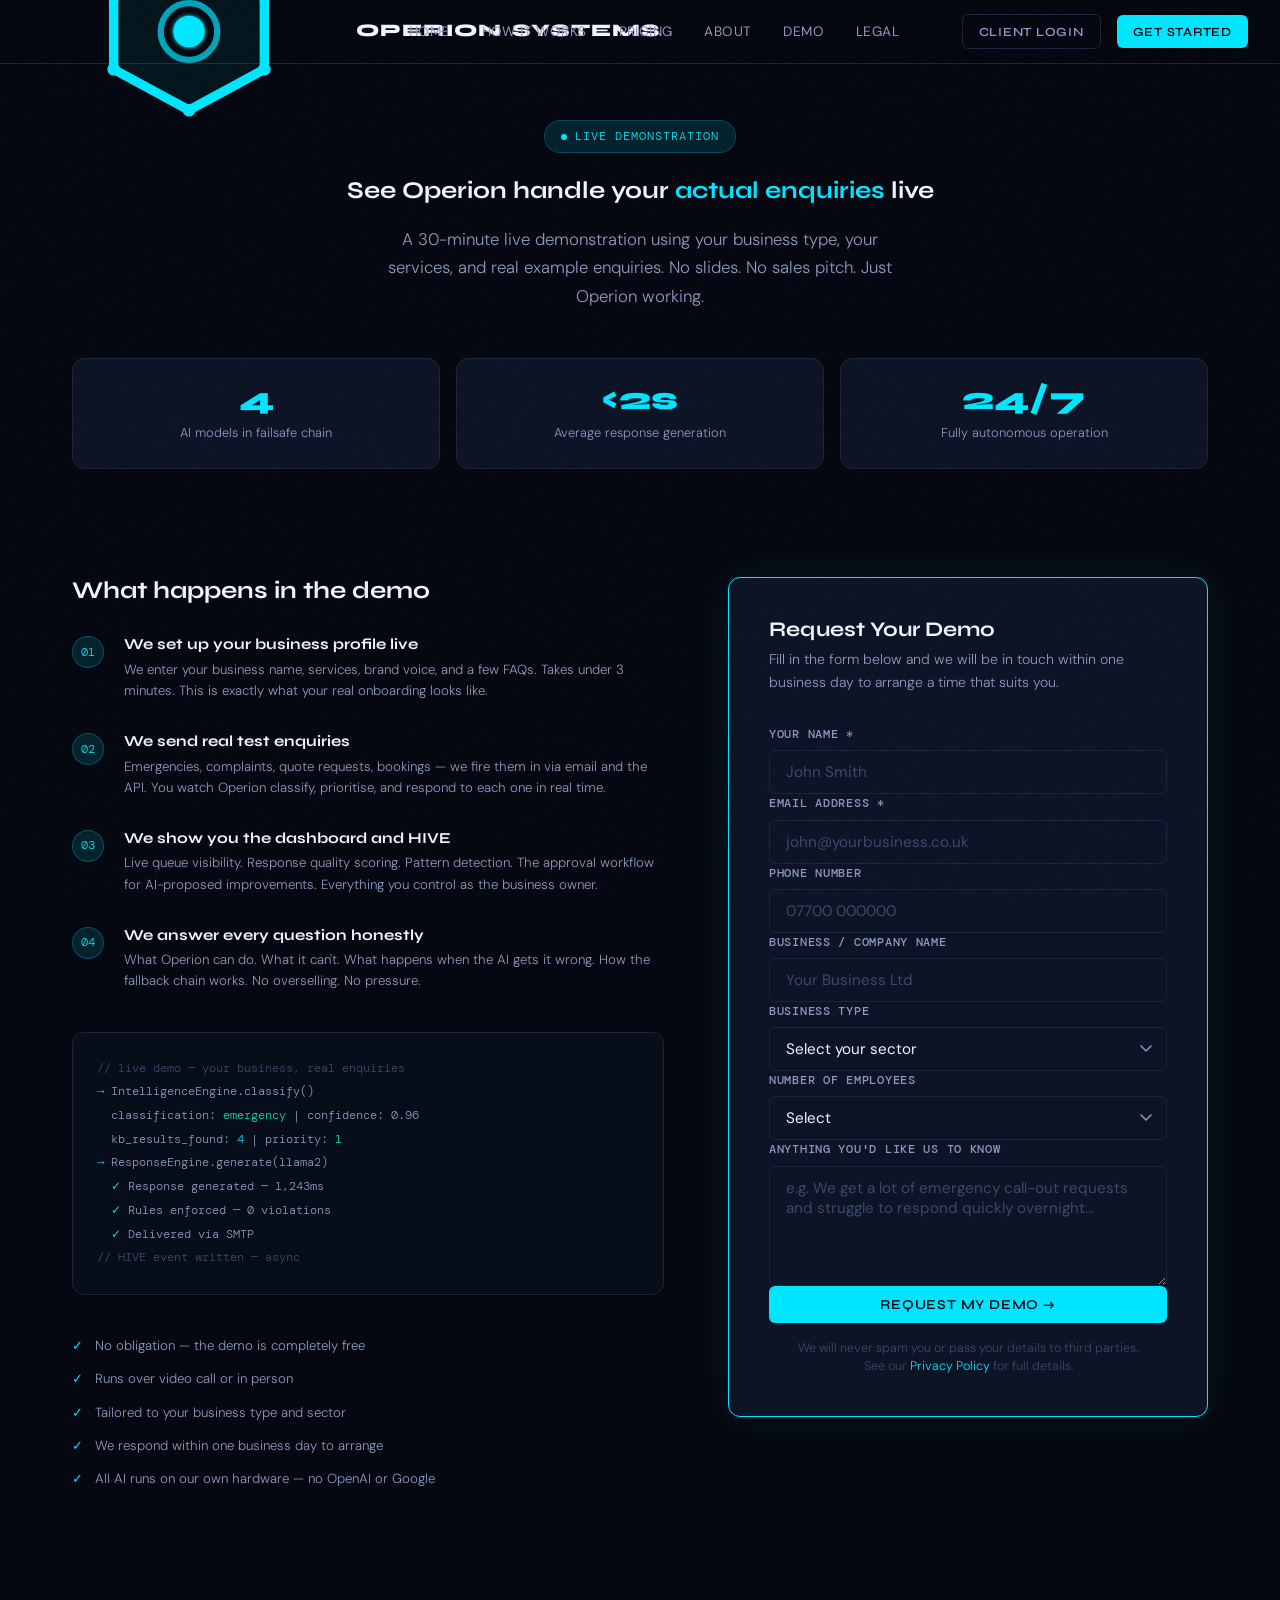
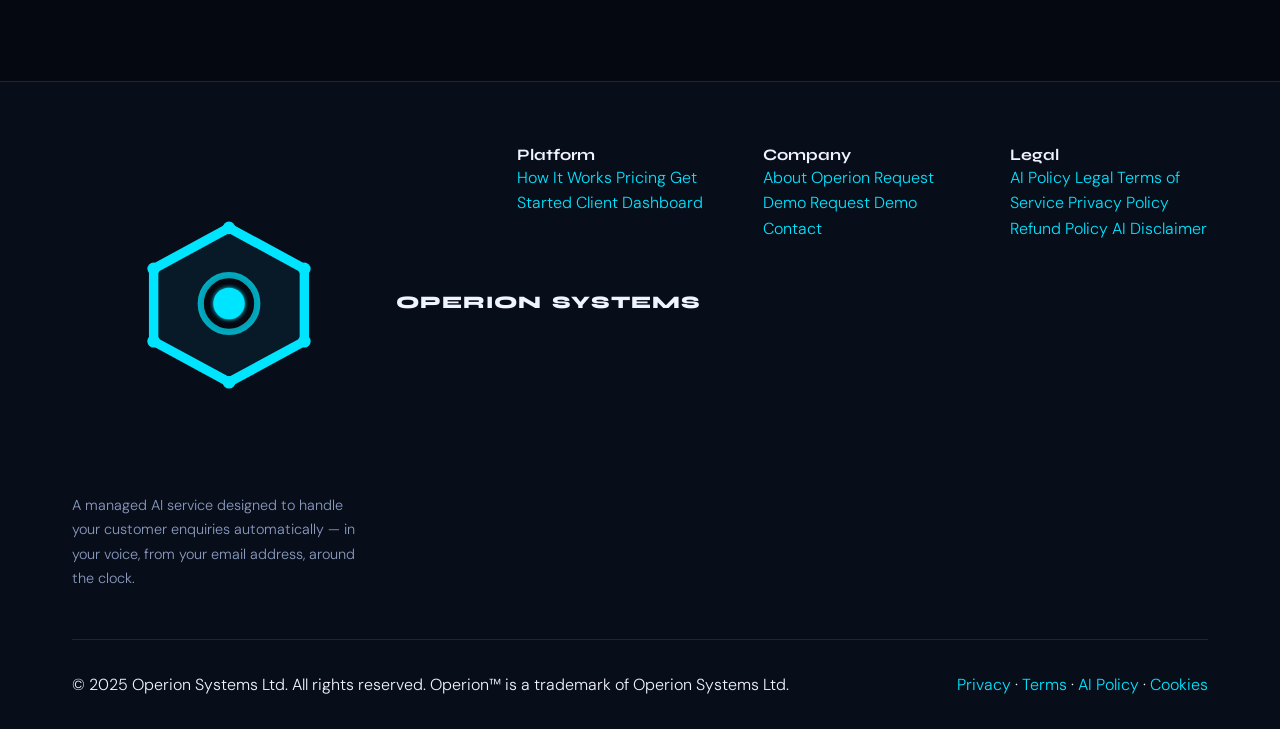
==== commit 1d3fddd6: "Update demo.html" ====
--- a/demo.html
+++ b/demo.html
@@ -3,31 +3,321 @@
 <head>
   <meta charset="UTF-8">
   <meta name="viewport" content="width=device-width, initial-scale=1.0">
-  <title>Operion Demo</title>
-  <link rel="icon" href="favicon.ico" type="image/x-icon">
+  <title>Request a Demo — Operion Systems</title>
+  <meta name="description" content="See Operion handle real customer enquiries live. Request a 30-minute demonstration tailored to your business.">
+  <link rel="preconnect" href="https://fonts.googleapis.com">
+  <link rel="preconnect" href="https://fonts.gstatic.com" crossorigin>
+  <link href="https://fonts.googleapis.com/css2?family=Inter:wght@300;400;500;600;700;800&family=IBM+Plex+Mono:wght@300;400;500&display=swap" rel="stylesheet">
   <link rel="stylesheet" href="style.css">
+  <style>
+    .demo-hero { padding: 120px 0 60px; text-align: center; }
+    .demo-layout {
+      display: grid;
+      grid-template-columns: 1fr 480px;
+      gap: 4rem;
+      align-items: start;
+      padding-bottom: 6rem;
+    }
+    .demo-form-wrap {
+      background: var(--surface);
+      border: 1px solid var(--cyan);
+      border-radius: var(--radius-lg);
+      padding: 2.5rem;
+      box-shadow: 0 0 40px rgba(0,229,255,0.08);
+    }
+    .demo-form-wrap h2 { font-size: 1.3rem; margin-bottom: 0.4rem; }
+    .demo-form-wrap .sub {
+      font-size: 0.88rem;
+      color: var(--white-dim);
+      margin-bottom: 2rem;
+      line-height: 1.6;
+    }
+    .demo-expect { display: flex; flex-direction: column; gap: 2rem; }
+    .demo-expect-item { display: flex; gap: 1.25rem; align-items: flex-start; }
+    .demo-expect-num {
+      width: 32px; height: 32px;
+      border-radius: 50%;
+      background: var(--cyan-glow);
+      border: 1px solid rgba(0,229,255,0.25);
+      display: flex; align-items: center; justify-content: center;
+      font-family: var(--font-mono); font-size: 0.75rem;
+      color: var(--cyan); flex-shrink: 0;
+    }
+    .demo-expect-item h4 { font-size: 0.95rem; margin-bottom: 0.3rem; }
+    .demo-expect-item p { font-size: 0.83rem; color: var(--white-dim); line-height: 1.6; }
+    .demo-trust { margin-top: 2.5rem; display: flex; flex-direction: column; gap: 0.75rem; }
+    .demo-trust-item { display: flex; align-items: center; gap: 0.75rem; font-size: 0.83rem; color: var(--white-dim); }
+    .demo-trust-item .tick { color: var(--cyan); }
+    .demo-stats {
+      display: grid;
+      grid-template-columns: repeat(3, 1fr);
+      gap: 1rem;
+      margin: 3rem 0;
+    }
+    .demo-stat {
+      background: var(--surface);
+      border: 1px solid var(--border);
+      border-radius: var(--radius-lg);
+      padding: 1.5rem;
+      text-align: center;
+    }
+    .demo-stat-value {
+      font-family: var(--font-display);
+      font-weight: 800;
+      font-size: 2rem;
+      color: var(--cyan);
+      line-height: 1;
+      margin-bottom: 0.5rem;
+    }
+    .demo-stat-label { font-size: 0.8rem; color: var(--white-dim); }
+    .demo-terminal {
+      background: var(--deep);
+      border: 1px solid var(--border);
+      border-radius: var(--radius-lg);
+      padding: 1.5rem;
+      font-family: var(--font-mono);
+      font-size: 0.78rem;
+      color: var(--white-dim);
+      line-height: 1.9;
+      margin-top: 2.5rem;
+    }
+    .demo-terminal .t-cyan { color: var(--cyan); }
+    .demo-terminal .t-green { color: var(--green); }
+    .demo-terminal .t-dim { color: var(--white-faint); }
+    @media (max-width: 900px) {
+      .demo-layout { grid-template-columns: 1fr; }
+      .demo-stats { grid-template-columns: 1fr; }
+    }
+  </style>
+  <link rel="icon" type="image/svg+xml" href="favicon.svg">
 </head>
 <body>
-  <section class="section section-demo">
-    <div class="container">
-      <span class="section-label">Demo</span>
-      <h2 class="display-2">Operion Pipeline Demo</h2>
-      <p class="text-dim">Interact with the deterministic AI orchestration demo below.</p>
-
-      <!-- Demo interaction placeholder -->
-      <div class="card terminal">
-        <div class="terminal-bar">
-          <span class="terminal-dot terminal-dot-red"></span>
-          <span class="terminal-dot terminal-dot-amber"></span>
-          <span class="terminal-dot terminal-dot-green"></span>
-          <span class="terminal-title">Operion Demo</span>
+
+<nav class="nav">
+  <a href="index.html" class="nav-logo">
+    <img src="logo.svg" alt="Operion Systems">
+    OPERION <span class="nav-logo-sys">SYSTEMS</span>
+  </a>
+  <div class="nav-links">
+    <a href="index.html">Home</a>
+    <a href="how-it-works.html">How It Works</a>
+    <a href="pricing.html">Pricing</a>
+    <a href="about.html">About</a>
+    <a href="demo.html">Demo</a>
+    <a href="legal.html">Legal</a>
+  </div>
+  <div class="nav-cta">
+    <a href="dashboard.html" class="btn btn-ghost btn-sm">Client Login</a>
+    <a href="get-started.html" class="btn btn-primary btn-sm">Get Started</a>
+  </div>
+  <button class="nav-burger" aria-label="Menu">☰</button>
+</nav>
+
+<!-- ── HERO ─────────────────────────────────────────────────────── -->
+<section class="demo-hero">
+  <div class="container">
+    <div class="eyebrow" style="display:inline-flex;align-items:center;gap:8px;background:var(--cyan-glow);border:1px solid rgba(0,229,255,0.2);border-radius:100px;padding:6px 16px;font-family:var(--font-mono);font-size:0.75rem;color:var(--cyan);letter-spacing:0.08em;margin-bottom:1.5rem;">
+      <span style="width:6px;height:6px;background:var(--cyan);border-radius:50%;animation:pulse-glow 2s ease infinite;display:inline-block;"></span>
+      LIVE DEMONSTRATION
+    </div>
+    <h1 style="max-width:700px;margin:0 auto 1.25rem;">See Operion handle your <em style="font-style:normal;color:var(--cyan);">actual enquiries</em> live</h1>
+    <p style="font-size:1.05rem;color:var(--white-dim);max-width:540px;margin:0 auto;line-height:1.7;">
+      A 30-minute live demonstration using your business type, your services, and real example enquiries. No slides. No sales pitch. Just Operion working.
+    </p>
+    <div class="demo-stats">
+      <div class="demo-stat">
+        <div class="demo-stat-value">4</div>
+        <div class="demo-stat-label">AI models in failsafe chain</div>
+      </div>
+      <div class="demo-stat">
+        <div class="demo-stat-value">&lt;2s</div>
+        <div class="demo-stat-label">Average response generation</div>
+      </div>
+      <div class="demo-stat">
+        <div class="demo-stat-value">24/7</div>
+        <div class="demo-stat-label">Fully autonomous operation</div>
+      </div>
+    </div>
+  </div>
+</section>
+
+<!-- ── MAIN LAYOUT ───────────────────────────────────────────────── -->
+<section style="padding-bottom:6rem;">
+  <div class="container">
+    <div class="demo-layout">
+
+      <!-- LEFT: What to expect -->
+      <div>
+        <h2 style="font-size:1.5rem;margin-bottom:2rem;">What happens in the demo</h2>
+        <div class="demo-expect">
+          <div class="demo-expect-item">
+            <div class="demo-expect-num">01</div>
+            <div>
+              <h4>We set up your business profile live</h4>
+              <p>We enter your business name, services, brand voice, and a few FAQs. Takes under 3 minutes. This is exactly what your real onboarding looks like.</p>
+            </div>
+          </div>
+          <div class="demo-expect-item">
+            <div class="demo-expect-num">02</div>
+            <div>
+              <h4>We send real test enquiries</h4>
+              <p>Emergencies, complaints, quote requests, bookings — we fire them in via email and the API. You watch Operion classify, prioritise, and respond to each one in real time.</p>
+            </div>
+          </div>
+          <div class="demo-expect-item">
+            <div class="demo-expect-num">03</div>
+            <div>
+              <h4>We show you the dashboard and HIVE</h4>
+              <p>Live queue visibility. Response quality scoring. Pattern detection. The approval workflow for AI-proposed improvements. Everything you control as the business owner.</p>
+            </div>
+          </div>
+          <div class="demo-expect-item">
+            <div class="demo-expect-num">04</div>
+            <div>
+              <h4>We answer every question honestly</h4>
+              <p>What Operion can do. What it can't. What happens when the AI gets it wrong. How the fallback chain works. No overselling. No pressure.</p>
+            </div>
+          </div>
         </div>
-        <div class="t-output">
-          <span class="t-prompt">> </span>
-          <span class="t-output">Pipeline ready. Send inputs to begin processing...</span>
+
+        <div class="demo-terminal">
+          <div class="t-dim">// live demo — your business, real enquiries</div>
+          <div><span class="t-cyan">→</span> IntelligenceEngine.classify()</div>
+          <div>&nbsp;&nbsp;classification: <span class="t-green">emergency</span> | confidence: 0.96</div>
+          <div>&nbsp;&nbsp;kb_results_found: <span class="t-cyan">4</span> | priority: <span class="t-green">1</span></div>
+          <div><span class="t-cyan">→</span> ResponseEngine.generate(llama2)</div>
+          <div>&nbsp;&nbsp;<span class="t-green">✓</span> Response generated — 1,243ms</div>
+          <div>&nbsp;&nbsp;<span class="t-green">✓</span> Rules enforced — 0 violations</div>
+          <div>&nbsp;&nbsp;<span class="t-green">✓</span> Delivered via SMTP</div>
+          <div class="t-dim">// HIVE event written — async</div>
         </div>
-      </div>
-    </div>
-  </section>
+
+        <div class="demo-trust">
+          <div class="demo-trust-item"><span class="tick">✓</span> No obligation — the demo is completely free</div>
+          <div class="demo-trust-item"><span class="tick">✓</span> Runs over video call or in person</div>
+          <div class="demo-trust-item"><span class="tick">✓</span> Tailored to your business type and sector</div>
+          <div class="demo-trust-item"><span class="tick">✓</span> We respond within one business day to arrange</div>
+          <div class="demo-trust-item"><span class="tick">✓</span> All AI runs on our own hardware — no OpenAI or Google</div>
+        </div>
+      </div>
+
+      <!-- RIGHT: Form -->
+      <div class="demo-form-wrap">
+        <h2>Request Your Demo</h2>
+        <p class="sub">Fill in the form below and we will be in touch within one business day to arrange a time that suits you.</p>
+
+        <div id="demo-response"></div>
+
+        <form id="demo-form" novalidate>
+          <div class="form-group">
+            <label class="form-label" for="demo-name">Your Name *</label>
+            <input type="text" id="demo-name" name="name" class="form-input" placeholder="John Smith" required>
+          </div>
+          <div class="form-group">
+            <label class="form-label" for="demo-email">Email Address *</label>
+            <input type="email" id="demo-email" name="email" class="form-input" placeholder="john@yourbusiness.co.uk" required>
+          </div>
+          <div class="form-group">
+            <label class="form-label" for="demo-phone">Phone Number</label>
+            <input type="tel" id="demo-phone" name="phone" class="form-input" placeholder="07700 000000">
+          </div>
+          <div class="form-group">
+            <label class="form-label" for="demo-company">Business / Company Name</label>
+            <input type="text" id="demo-company" name="company" class="form-input" placeholder="Your Business Ltd">
+          </div>
+          <div class="form-group">
+            <label class="form-label" for="demo-type">Business Type</label>
+            <select id="demo-type" name="business_type" class="form-input form-select">
+              <option value="">Select your sector</option>
+              <option>Trades (plumber, electrician, builder)</option>
+              <option>Retail / E-commerce</option>
+              <option>Professional Services</option>
+              <option>Hospitality / Food &amp; Beverage</option>
+              <option>Healthcare / Wellness</option>
+              <option>Legal Services</option>
+              <option>Financial Services</option>
+              <option>Property / Estate Agency</option>
+              <option>Education / Training</option>
+              <option>Technology / IT</option>
+              <option>Creative / Media / Design</option>
+              <option>Automotive</option>
+              <option>Logistics / Transport</option>
+              <option>Charity / Non-profit</option>
+              <option>Other</option>
+            </select>
+          </div>
+          <div class="form-group">
+            <label class="form-label" for="demo-employees">Number of Employees</label>
+            <select id="demo-employees" name="employees" class="form-input form-select">
+              <option value="">Select</option>
+              <option>Just me</option>
+              <option>2–5</option>
+              <option>6–20</option>
+              <option>21–50</option>
+              <option>50+</option>
+            </select>
+          </div>
+          <div class="form-group">
+            <label class="form-label" for="demo-message">Anything you'd like us to know</label>
+            <textarea id="demo-message" name="message" class="form-textarea" rows="3" placeholder="e.g. We get a lot of emergency call-out requests and struggle to respond quickly overnight..."></textarea>
+          </div>
+
+          <button type="submit" id="demo-submit" class="btn btn-primary" style="width:100%;justify-content:center;">
+            Request My Demo →
+          </button>
+          <p style="font-size:0.78rem;color:var(--white-faint);text-align:center;margin-top:1rem;line-height:1.5;">
+            We will never spam you or pass your details to third parties.<br>
+            See our <a href="legal.html" style="color:var(--cyan)">Privacy Policy</a> for full details.
+          </p>
+        </form>
+      </div>
+
+    </div>
+  </div>
+</section>
+
+<!-- ── FOOTER ────────────────────────────────────────────────────── -->
+<footer class="footer">
+  <div class="container">
+    <div class="footer-grid">
+      <div class="footer-brand">
+        <a href="index.html" class="nav-logo" style="margin-bottom:1rem;display:inline-flex;">
+          <img src="logo.svg" alt="Operion Systems">
+          OPERION <span class="nav-logo-sys">SYSTEMS</span>
+        </a>
+        <p class="footer-desc">A managed AI service designed to handle your customer enquiries automatically — in your voice, from your email address, around the clock.</p>
+      </div>
+      <div class="footer-links">
+        <h4 class="footer-heading">Platform</h4>
+        <a href="how-it-works.html">How It Works</a>
+        <a href="pricing.html">Pricing</a>
+        <a href="get-started.html">Get Started</a>
+        <a href="dashboard.html">Client Dashboard</a>
+      </div>
+      <div class="footer-links">
+        <h4 class="footer-heading">Company</h4>
+        <a href="about.html">About Operion</a>
+        <a href="demo.html">Request Demo</a>
+        <a href="demo.html">Request Demo</a>
+        <a href="mailto:operionautomation@gmail.com">Contact</a>
+      </div>
+      <div class="footer-links">
+        <h4 class="footer-heading">Legal</h4>
+        <a href="legal.html#ai-policy">AI Policy</a>
+        <a href="legal.html">Legal</a>
+        <a href="legal.html#terms">Terms of Service</a>
+        <a href="legal.html#privacy">Privacy Policy</a>
+        <a href="legal.html#refund">Refund Policy</a>
+        <a href="legal.html#ai-disclaimer">AI Disclaimer</a>
+      </div>
+    </div>
+    <div class="footer-bottom">
+      <span>© 2025 Operion Systems Ltd. All rights reserved. Operion™ is a trademark of Operion Systems Ltd.</span>
+      <span><a href="legal.html#privacy">Privacy</a> · <a href="legal.html#terms">Terms</a> · <a href="legal.html#ai-policy">AI Policy</a> · <a href="legal.html">Cookies</a></span>
+    </div>
+  </div>
+</footer>
+
+<script src="app.js"></script>
 </body>
 </html>
--- a/style.css
+++ b/style.css
@@ -1,30 +1,477 @@
-/* ── Canonical Operion Systems Ltd Style.css ── */
-
-/* RESET & BASE */
-*,
-*::before,
-*::after {
-  box-sizing: border-box;
+/* ================================================================
+   OPERION SYSTEMS LTD — Global Stylesheet
+   Aesthetic: Dark technical precision. Space black with electric
+   cyan accents. Typography: Syne Display + DM Mono.
+   Industrial intelligence. Not corporate. Not startup.
+   ================================================================ */
+
+@import url('https://fonts.googleapis.com/css2?family=Syne:wght@400;500;600;700;800&family=DM+Mono:ital,wght@0,300;0,400;0,500;1,300&family=DM+Sans:ital,opsz,wght@0,9..40,300;0,9..40,400;0,9..40,500;1,9..40,300&display=swap');
+
+/* ── VARIABLES ──────────────────────────────────────────────── */
+:root {
+  --black:       #050810;
+  --deep:        #080d1a;
+  --surface:     #0d1426;
+  --surface-2:   #111c33;
+  --border:      #1a2540;
+  --border-light:#253356;
+  --cyan:        #00e5ff;
+  --cyan-dim:    #00b8cc;
+  --cyan-glow:   rgba(0,229,255,0.12);
+  --cyan-glow-2: rgba(0,229,255,0.06);
+  --white:       #f0f4ff;
+  --white-dim:   #8a9bbf;
+  --white-faint: #3a4a6a;
+  --red:         #ff3b6b;
+  --green:       #00e5a0;
+  --amber:       #ffb800;
+  --font-display:'Syne', sans-serif;
+  --font-mono:   'DM Mono', monospace;
+  --font-body:   'DM Sans', sans-serif;
+  --radius:      6px;
+  --radius-lg:   12px;
+  --transition:  200ms cubic-bezier(0.4,0,0.2,1);
+  --glow:        0 0 40px rgba(0,229,255,0.15);
+  --shadow:      0 4px 24px rgba(0,0,0,0.4);
+}
+
+/* ── RESET ──────────────────────────────────────────────────── */
+*, *::before, *::after { box-sizing: border-box; margin: 0; padding: 0; }
+html { scroll-behavior: smooth; font-size: 16px; }
+body {
+  background: var(--black);
+  color: var(--white);
+  font-family: var(--font-body);
+  font-weight: 300;
+  line-height: 1.6;
+  min-height: 100vh;
+  overflow-x: hidden;
+  -webkit-font-smoothing: antialiased;
+}
+img { max-width: 100%; display: block; }
+a { color: var(--cyan); text-decoration: none; transition: color var(--transition); }
+a:hover { color: var(--white); }
+button { cursor: pointer; font-family: var(--font-body); }
+ul { list-style: none; }
+
+/* ── NOISE TEXTURE OVERLAY ──────────────────────────────────── */
+body::before {
+  content: '';
+  position: fixed;
+  inset: 0;
+  background-image: url("data:image/svg+xml,%3Csvg viewBox='0 0 256 256' xmlns='http://www.w3.org/2000/svg'%3E%3Cfilter id='noise'%3E%3CfeTurbulence type='fractalNoise' baseFrequency='0.9' numOctaves='4' stitchTiles='stitch'/%3E%3C/filter%3E%3Crect width='100%25' height='100%25' filter='url(%23noise)' opacity='0.03'/%3E%3C/svg%3E");
+  pointer-events: none;
+  z-index: 9999;
+  opacity: 0.4;
+}
+
+/* ── NAVIGATION ─────────────────────────────────────────────── */
+.nav {
+  position: fixed;
+  top: 0;
+  left: 0;
+  right: 0;
+  z-index: 1000;
+  padding: 0 2rem;
+  height: 64px;
+  display: flex;
+  align-items: center;
+  justify-content: space-between;
+  background: rgba(5,8,16,0.85);
+  backdrop-filter: blur(20px);
+  border-bottom: 1px solid var(--border);
+}
+.nav-logo {
+  display: flex;
+  align-items: center;
+  gap: 10px;
+  font-family: var(--font-display);
+  font-weight: 800;
+  font-size: 1.1rem;
+  letter-spacing: 0.05em;
+  color: var(--white);
+  text-transform: uppercase;
+}
+.nav-logo-mark {
+  width: 28px;
+  height: 28px;
+  background: var(--cyan);
+  clip-path: polygon(50% 0%, 100% 25%, 100% 75%, 50% 100%, 0% 75%, 0% 25%);
+  display: flex;
+  align-items: center;
+  justify-content: center;
+  flex-shrink: 0;
+}
+.nav-links {
+  display: flex;
+  align-items: center;
+  gap: 2rem;
+}
+.nav-links a {
+  font-size: 0.85rem;
+  font-weight: 400;
+  color: var(--white-dim);
+  letter-spacing: 0.03em;
+  text-transform: uppercase;
+  transition: color var(--transition);
+}
+.nav-links a:hover { color: var(--white); }
+.nav-links a.active { color: var(--cyan); }
+.nav-cta {
+  display: flex;
+  align-items: center;
+  gap: 1rem;
+}
+.nav-burger { display: none; background: none; border: none; color: var(--white); font-size: 1.4rem; }
+
+/* ── BUTTONS ────────────────────────────────────────────────── */
+.btn {
+  display: inline-flex;
+  align-items: center;
+  gap: 8px;
+  padding: 10px 24px;
+  font-family: var(--font-display);
+  font-weight: 600;
+  font-size: 0.85rem;
+  letter-spacing: 0.06em;
+  text-transform: uppercase;
+  border-radius: var(--radius);
+  border: none;
+  transition: all var(--transition);
+  white-space: nowrap;
+}
+.btn-primary {
+  background: var(--cyan);
+  color: var(--black);
+}
+.btn-primary:hover {
+  background: var(--white);
+  color: var(--black);
+  transform: translateY(-1px);
+  box-shadow: 0 8px 24px rgba(0,229,255,0.3);
+}
+.btn-outline {
+  background: transparent;
+  color: var(--cyan);
+  border: 1px solid var(--cyan);
+}
+.btn-outline:hover {
+  background: var(--cyan-glow);
+  transform: translateY(-1px);
+}
+.btn-ghost {
+  background: transparent;
+  color: var(--white-dim);
+  border: 1px solid var(--border);
+}
+.btn-ghost:hover {
+  color: var(--white);
+  border-color: var(--border-light);
+  background: var(--surface);
+}
+.btn-lg { padding: 14px 32px; font-size: 0.9rem; }
+.btn-sm { padding: 7px 16px; font-size: 0.78rem; }
+
+/* ── LAYOUT ─────────────────────────────────────────────────── */
+.container { max-width: 1200px; margin: 0 auto; padding: 0 2rem; }
+.container-narrow { max-width: 800px; margin: 0 auto; padding: 0 2rem; }
+.section { padding: 100px 0; }
+.section-sm { padding: 64px 0; }
+
+/* ── SECTION LABELS ─────────────────────────────────────────── */
+.section-label {
+  display: inline-flex;
+  align-items: center;
+  gap: 8px;
+  font-family: var(--font-mono);
+  font-size: 0.72rem;
+  font-weight: 500;
+  color: var(--cyan);
+  letter-spacing: 0.12em;
+  text-transform: uppercase;
+  margin-bottom: 1.5rem;
+}
+.section-label::before {
+  content: '';
+  display: block;
+  width: 20px;
+  height: 1px;
+  background: var(--cyan);
+}
+
+/* ── HEADINGS ───────────────────────────────────────────────── */
+h1, h2, h3, h4 {
+  font-family: var(--font-display);
+  font-weight: 700;
+  line-height: 1.15;
+  color: var(--white);
+}
+.display-1 { font-size: clamp(2.8rem, 6vw, 5rem); font-weight: 800; letter-spacing: -0.02em; }
+.display-2 { font-size: clamp(2rem, 4vw, 3.2rem); font-weight: 700; letter-spacing: -0.02em; }
+.display-3 { font-size: clamp(1.4rem, 3vw, 2rem); font-weight: 600; }
+.text-cyan { color: var(--cyan); }
+.text-dim { color: var(--white-dim); }
+.text-mono { font-family: var(--font-mono); }
+
+/* ── CARDS ──────────────────────────────────────────────────── */
+.card {
+  background: var(--surface);
+  border: 1px solid var(--border);
+  border-radius: var(--radius-lg);
+  padding: 2rem;
+  transition: border-color var(--transition), box-shadow var(--transition);
+}
+.card:hover {
+  border-color: var(--border-light);
+  box-shadow: var(--shadow);
+}
+.card-glow:hover {
+  border-color: var(--cyan-dim);
+  box-shadow: var(--glow);
+}
+
+/* ── GRID ───────────────────────────────────────────────────── */
+.grid-2 { display: grid; grid-template-columns: repeat(2, 1fr); gap: 1.5rem; }
+.grid-3 { display: grid; grid-template-columns: repeat(3, 1fr); gap: 1.5rem; }
+.grid-4 { display: grid; grid-template-columns: repeat(4, 1fr); gap: 1.5rem; }
+
+/* ── DIVIDER ────────────────────────────────────────────────── */
+.divider {
+  height: 1px;
+  background: linear-gradient(90deg, transparent, var(--border), transparent);
   margin: 0;
-  padding: 0;
-}
-
-html {
-  scroll-behavior: smooth;
-  font-family: "Inter", sans-serif;
+}
+
+/* ── BADGE ──────────────────────────────────────────────────── */
+.badge {
+  display: inline-flex;
+  align-items: center;
+  gap: 6px;
+  padding: 4px 12px;
+  border-radius: 100px;
+  font-family: var(--font-mono);
+  font-size: 0.7rem;
+  font-weight: 500;
+  letter-spacing: 0.06em;
+  text-transform: uppercase;
+}
+.badge-cyan { background: var(--cyan-glow); color: var(--cyan); border: 1px solid rgba(0,229,255,0.2); }
+.badge-green { background: rgba(0,229,160,0.1); color: var(--green); border: 1px solid rgba(0,229,160,0.2); }
+.badge-red { background: rgba(255,59,107,0.1); color: var(--red); border: 1px solid rgba(255,59,107,0.2); }
+.badge-amber { background: rgba(255,184,0,0.1); color: var(--amber); border: 1px solid rgba(255,184,0,0.2); }
+
+/* ── FORMS ──────────────────────────────────────────────────── */
+.form-group { display: flex; flex-direction: column; gap: 6px; }
+.form-label {
+  font-family: var(--font-mono);
+  font-size: 0.75rem;
+  font-weight: 500;
+  color: var(--white-dim);
+  letter-spacing: 0.06em;
+  text-transform: uppercase;
+}
+.form-input, .form-select, .form-textarea {
+  background: var(--surface);
+  border: 1px solid var(--border);
+  border-radius: var(--radius);
+  color: var(--white);
+  font-family: var(--font-body);
+  font-size: 0.95rem;
+  padding: 11px 16px;
+  transition: border-color var(--transition), box-shadow var(--transition);
+  width: 100%;
+}
+.form-input:focus, .form-select:focus, .form-textarea:focus {
+  outline: none;
+  border-color: var(--cyan);
+  box-shadow: 0 0 0 3px var(--cyan-glow);
+}
+.form-input::placeholder, .form-textarea::placeholder { color: var(--white-faint); }
+.form-select { cursor: pointer; appearance: none; background-image: url("data:image/svg+xml,%3Csvg xmlns='http://www.w3.org/2000/svg' width='12' height='8' fill='none'%3E%3Cpath d='M1 1l5 5 5-5' stroke='%238a9bbf' stroke-width='1.5' stroke-linecap='round'/%3E%3C/svg%3E"); background-repeat: no-repeat; background-position: right 14px center; }
+.form-textarea { resize: vertical; min-height: 120px; }
+.form-hint { font-size: 0.8rem; color: var(--white-faint); }
+.form-error { font-size: 0.8rem; color: var(--red); }
+
+/* ── TERMINAL / CODE BLOCKS ─────────────────────────────────── */
+.terminal {
+  background: #010408;
+  border: 1px solid var(--border);
+  border-radius: var(--radius-lg);
+  padding: 1.5rem;
+  font-family: var(--font-mono);
+  font-size: 0.82rem;
+  line-height: 1.7;
+  overflow-x: auto;
+}
+.terminal-bar {
+  display: flex;
+  align-items: center;
+  gap: 8px;
+  margin-bottom: 1rem;
+  padding-bottom: 1rem;
+  border-bottom: 1px solid var(--border);
+}
+.terminal-dot { width: 10px; height: 10px; border-radius: 50%; }
+.terminal-dot-red { background: #ff5f57; }
+.terminal-dot-amber { background: #ffbd2e; }
+.terminal-dot-green { background: #28c840; }
+.terminal-title { font-size: 0.72rem; color: var(--white-faint); margin-left: auto; letter-spacing: 0.08em; }
+.t-prompt { color: var(--cyan); }
+.t-cmd { color: var(--white); }
+.t-output { color: var(--white-dim); }
+.t-success { color: var(--green); }
+.t-error { color: var(--red); }
+.t-comment { color: var(--white-faint); }
+
+/* ── STAT BLOCKS ────────────────────────────────────────────── */
+.stat-value {
+  font-family: var(--font-display);
+  font-weight: 800;
+  font-size: 2.5rem;
+  color: var(--cyan);
+  line-height: 1;
+}
+.stat-label {
+  font-family: var(--font-mono);
+  font-size: 0.72rem;
+  color: var(--white-dim);
+  text-transform: uppercase;
+  letter-spacing: 0.08em;
+  margin-top: 4px;
+}
+
+/* ── FOOTER ─────────────────────────────────────────────────── */
+.footer {
+  background: var(--deep);
+  border-top: 1px solid var(--border);
+  padding: 64px 0 32px;
+}
+.footer-grid {
+  display: grid;
+  grid-template-columns: 2fr 1fr 1fr 1fr;
+  gap: 3rem;
+  margin-bottom: 3rem;
+}
+.footer-brand p {
+  font-size: 0.9rem;
+  color: var(--white-dim);
+  line-height: 1.7;
+  margin-top: 1rem;
+  max-width: 300px;
+}
+.footer-col h4 {
+  font-family: var(--font-mono);
+  font-size: 0.72rem;
+  font-weight: 500;
+  color: var(--white-dim);
+  text-transform: uppercase;
+  letter-spacing: 0.1em;
+  margin-bottom: 1rem;
+}
+.footer-col ul { display: flex; flex-direction: column; gap: 10px; }
+.footer-col ul li a {
+  font-size: 0.88rem;
+  color: var(--white-faint);
+  transition: color var(--transition);
+}
+.footer-col ul li a:hover { color: var(--white); }
+.footer-bottom {
+  padding-top: 2rem;
+  border-top: 1px solid var(--border);
+  display: flex;
+  align-items: center;
+  justify-content: space-between;
+  flex-wrap: wrap;
+  gap: 1rem;
+}
+.footer-bottom p {
+  font-family: var(--font-mono);
+  font-size: 0.72rem;
+  color: var(--white-faint);
+}
+.footer-legal-links {
+  display: flex;
+  gap: 1.5rem;
+}
+.footer-legal-links a {
+  font-family: var(--font-mono);
+  font-size: 0.72rem;
+  color: var(--white-faint);
+}
+.footer-legal-links a:hover { color: var(--cyan); }
+
+/* ── ALERTS / NOTICES ───────────────────────────────────────── */
+.alert {
+  padding: 14px 18px;
+  border-radius: var(--radius);
+  font-size: 0.88rem;
+  display: flex;
+  align-items: flex-start;
+  gap: 10px;
   line-height: 1.5;
 }
-
-body {
-  color: #111;
-  background-color: #fefefe;
-  font-size: 16px;
-}
-
-/* NAVIGATION */
-.nav {
-  display: flex;
-  justify-content: space-between;
-  align-items: center;
-  padding: 1rem 2rem;
- 
+.alert-info { background: var(--cyan-glow-2); border: 1px solid rgba(0,229,255,0.15); color: var(--white-dim); }
+.alert-success { background: rgba(0,229,160,0.06); border: 1px solid rgba(0,229,160,0.15); color: var(--white-dim); }
+.alert-error { background: rgba(255,59,107,0.06); border: 1px solid rgba(255,59,107,0.15); color: var(--white-dim); }
+
+/* ── LOADING SPINNER ────────────────────────────────────────── */
+.spinner {
+  width: 18px; height: 18px;
+  border: 2px solid var(--border);
+  border-top-color: var(--cyan);
+  border-radius: 50%;
+  animation: spin 0.7s linear infinite;
+  display: inline-block;
+}
+@keyframes spin { to { transform: rotate(360deg); } }
+
+/* ── ANIMATIONS ─────────────────────────────────────────────── */
+@keyframes fadeUp {
+  from { opacity: 0; transform: translateY(24px); }
+  to { opacity: 1; transform: translateY(0); }
+}
+@keyframes fadeIn {
+  from { opacity: 0; }
+  to { opacity: 1; }
+}
+@keyframes pulse-glow {
+  0%, 100% { box-shadow: 0 0 20px rgba(0,229,255,0.1); }
+  50% { box-shadow: 0 0 40px rgba(0,229,255,0.25); }
+}
+@keyframes scan {
+  0% { transform: translateY(-100%); }
+  100% { transform: translateY(100vh); }
+}
+.animate-fade-up { animation: fadeUp 0.6s ease both; }
+.delay-1 { animation-delay: 0.1s; }
+.delay-2 { animation-delay: 0.2s; }
+.delay-3 { animation-delay: 0.3s; }
+.delay-4 { animation-delay: 0.4s; }
+
+/* ── MOBILE ─────────────────────────────────────────────────── */
+@media (max-width: 768px) {
+  .nav-links { display: none; }
+  .nav-burger { display: block; }
+  .nav-links.open {
+    display: flex;
+    flex-direction: column;
+    position: fixed;
+    top: 64px;
+    left: 0;
+    right: 0;
+    background: var(--deep);
+    border-bottom: 1px solid var(--border);
+    padding: 1.5rem 2rem;
+    gap: 1.2rem;
+  }
+  .grid-2, .grid-3, .grid-4 { grid-template-columns: 1fr; }
+  .footer-grid { grid-template-columns: 1fr 1fr; }
+  .footer-brand { grid-column: 1 / -1; }
+  .section { padding: 64px 0; }
+  .display-1 { font-size: 2.4rem; }
+}
+@media (max-width: 480px) {
+  .container { padding: 0 1.25rem; }
+  .footer-grid { grid-template-columns: 1fr; }
+  .footer-bottom { flex-direction: column; align-items: flex-start; }
+}
